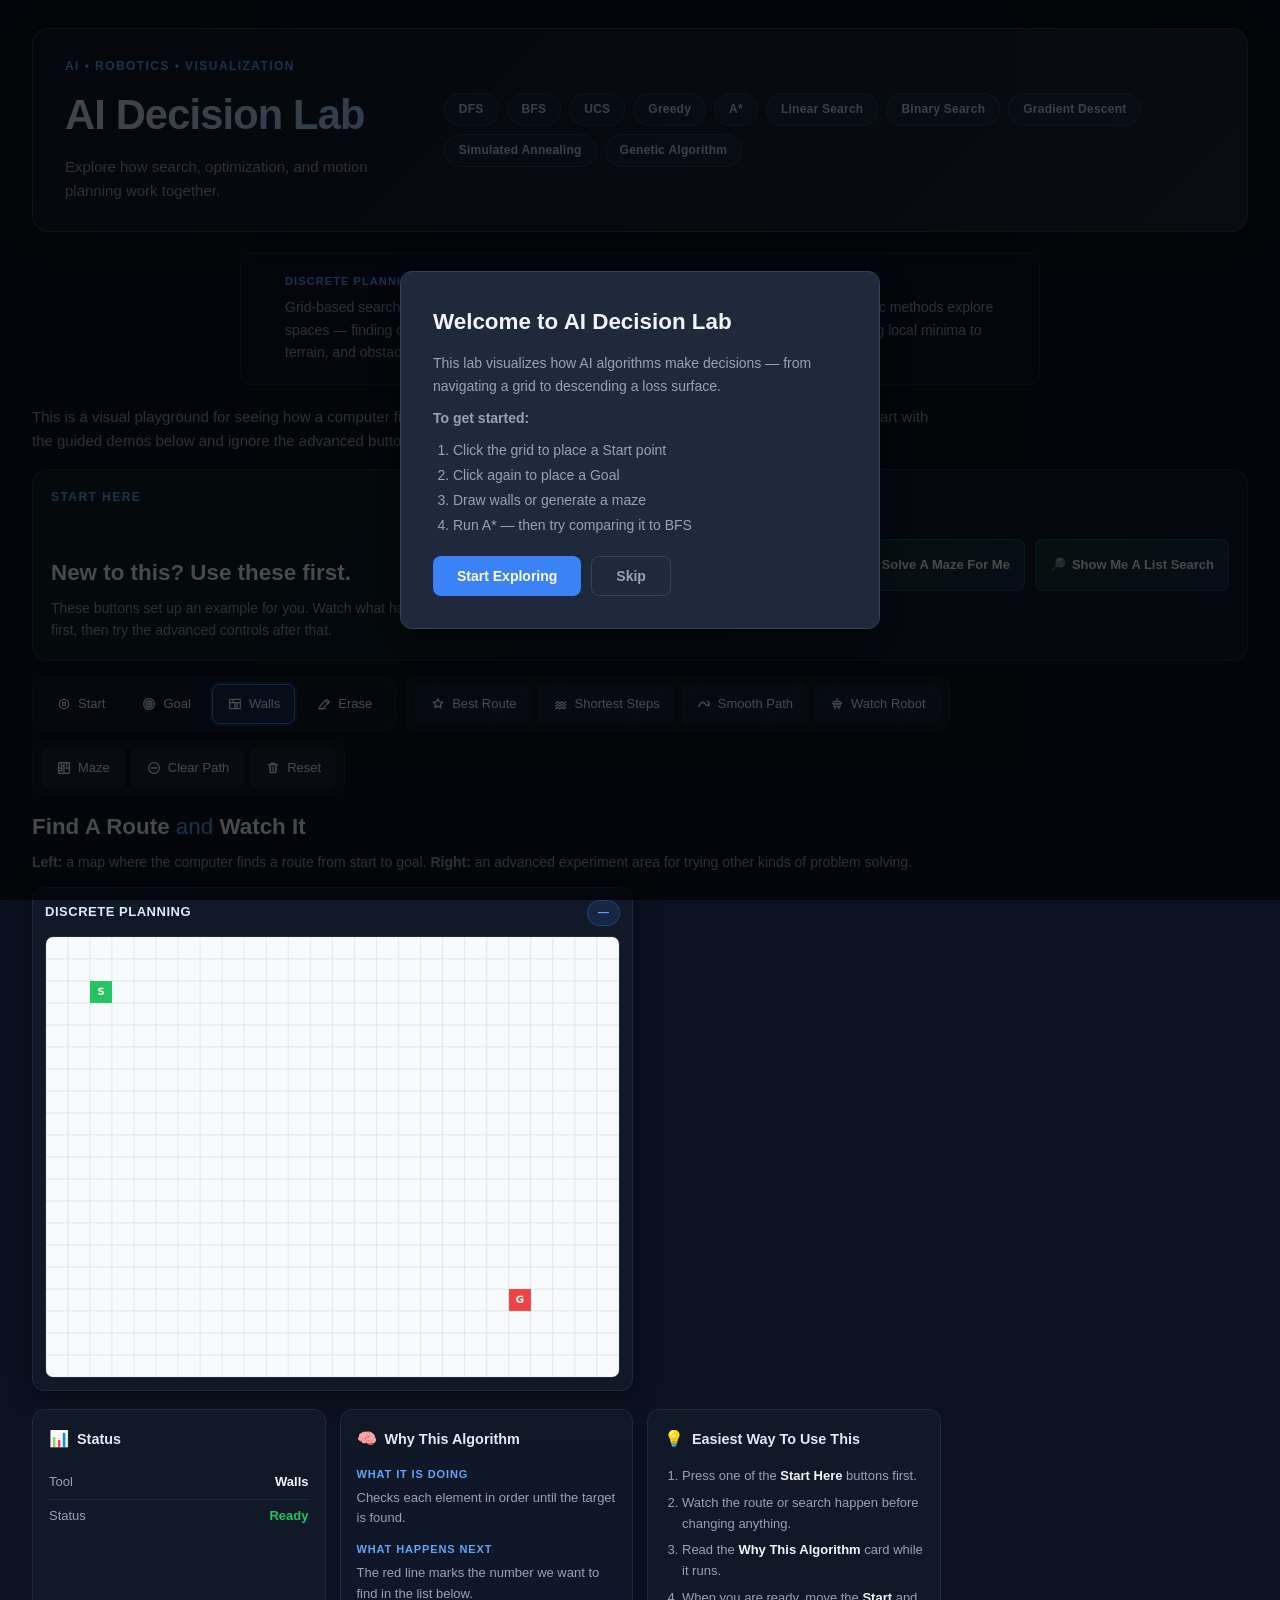
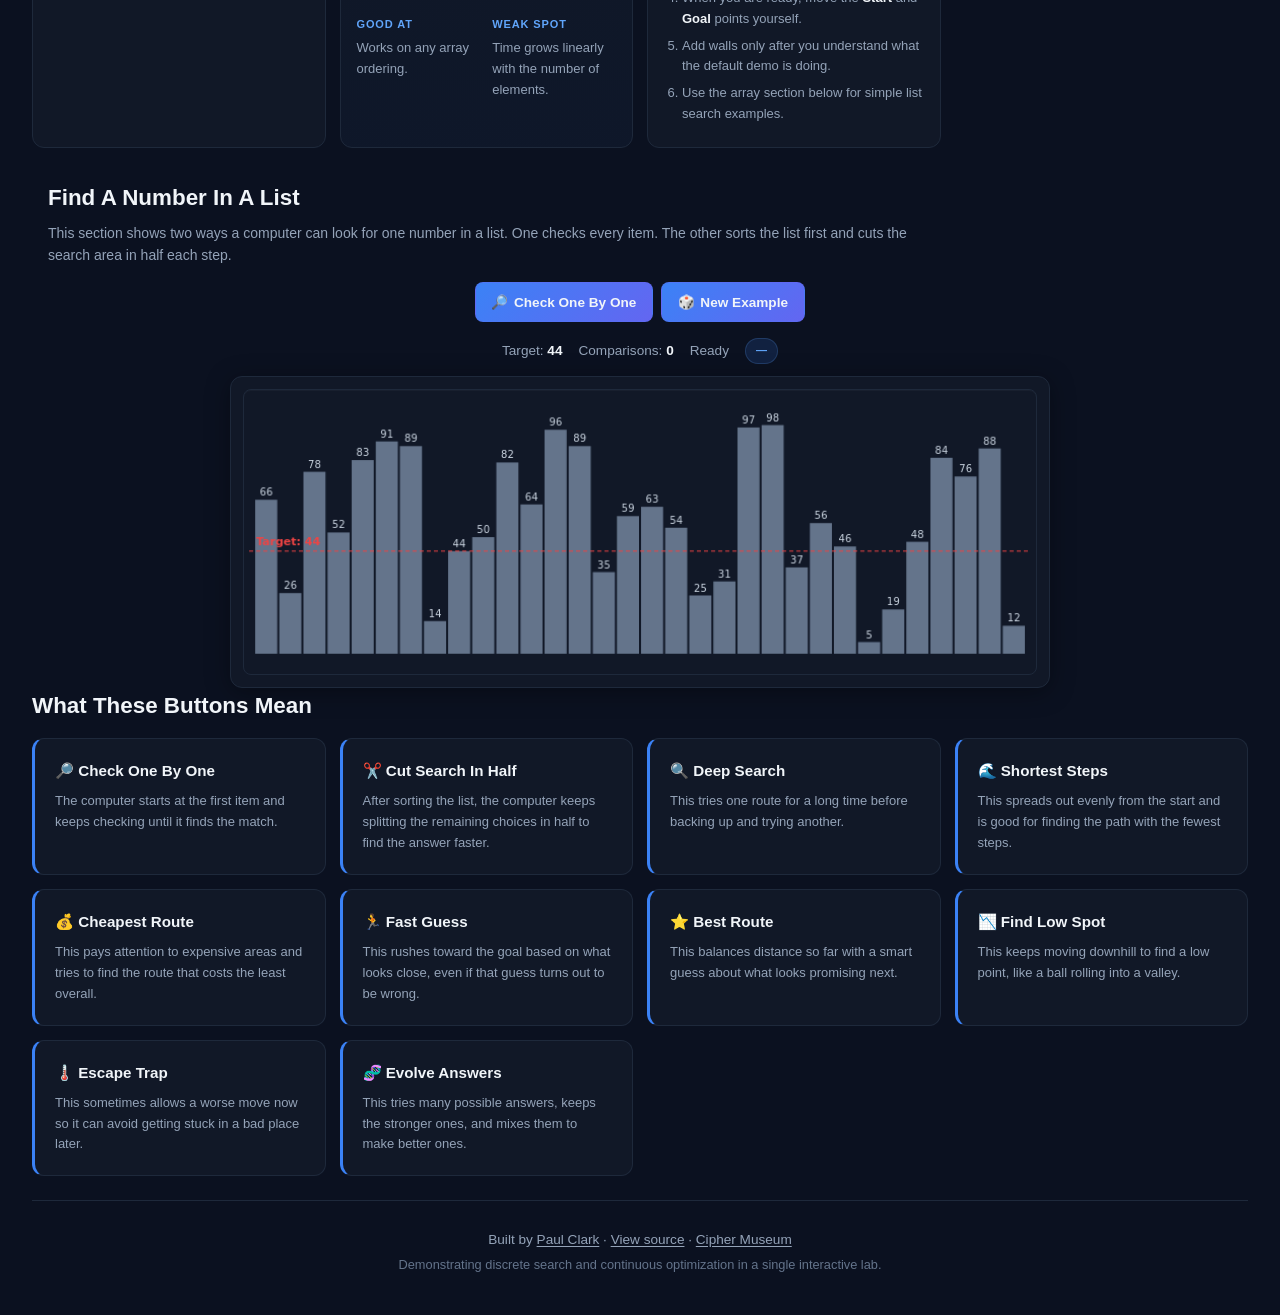
==== index.html @ e03dda24 "Fix canvas visibility: show grid in basic mode, hide optimization surface" ====
<!DOCTYPE html>
<html lang="en">
<head>
  <meta charset="UTF-8" />
  <meta name="viewport" content="width=device-width, initial-scale=1.0, viewport-fit=cover" />
  <title>AI Decision Lab — Interactive Pathfinding &amp; Optimization</title>
  <meta name="description" content="Interactive visualization of search algorithms (DFS, BFS, A*), path smoothing, robot motion planning, and gradient descent optimization." />
  <meta name="theme-color" content="#0b1120" />
  <link rel="icon" type="image/svg+xml" href="assets/favicon.svg" />
  <link rel="stylesheet" href="styles.css" />
</head>
<body>
  <a href="#main-content" class="skip-link">Skip to main content</a>

  <div class="app-shell">
    <header class="hero">
      <div class="hero-text">
        <p class="eyebrow" aria-hidden="true">AI &bull; Robotics &bull; Visualization</p>
        <h1>AI Decision Lab</h1>
        <p class="subtitle">Explore how search, optimization, and motion planning work together.</p>
      </div>
      <nav class="hero-badges" aria-label="Algorithm capabilities">
        <span>DFS</span>
        <span>BFS</span>
        <span>UCS</span>
        <span>Greedy</span>
        <span>A*</span>
        <span>Linear Search</span>
        <span>Binary Search</span>
        <span>Gradient Descent</span>
        <span>Simulated Annealing</span>
        <span>Genetic Algorithm</span>
      </nav>
    </header>

    <div class="lab-thesis">
      <div class="thesis-half">
        <span class="thesis-label">Discrete Planning</span>
        <p>Grid-based search algorithms navigate structured spaces — finding optimal paths through walls, terrain, and obstacles.</p>
      </div>
      <div class="thesis-divider" aria-hidden="true">↔</div>
      <div class="thesis-half">
        <span class="thesis-label">Continuous Optimization</span>
        <p>Gradient-based and metaheuristic methods explore smooth loss surfaces — escaping local minima to find global solutions.</p>
      </div>
    </div>

    <section class="project-intro" aria-label="Introduction">
      <p>
        This is a visual playground for seeing how a computer finds routes, searches lists, and improves bad guesses.
        If you are new, start with the guided demos below and ignore the advanced buttons until the page makes sense.
      </p>
    </section>

    <section class="start-here" aria-label="Start here guide">
      <div class="start-here-copy">
        <p class="eyebrow">Start Here</p>
        <h2 class="section-title">New to this? Use these first.</h2>
        <p class="instructions">
          These buttons set up an example for you. Watch what happens first, then try the advanced controls after that.
        </p>
      </div>
      <div class="start-here-actions">
        <button id="mode-toggle" class="mode-toggle" aria-pressed="false" title="Show or hide advanced controls">
          <span class="btn-icon" aria-hidden="true">🧭</span> Advanced: Off
        </button>
        <button id="demo-best-route" class="demo-button" title="Create a simple map and show the smart route finder">
          <span class="btn-icon" aria-hidden="true">⭐</span> Show Me The Best Route
        </button>
        <button id="demo-maze-run" class="demo-button" title="Create a maze and solve it automatically">
          <span class="btn-icon" aria-hidden="true">🏁</span> Solve A Maze For Me
        </button>
        <button id="demo-list-search" class="demo-button" title="Run a simple list search example automatically">
          <span class="btn-icon" aria-hidden="true">🔎</span> Show Me A List Search
        </button>
      </div>
    </section>

    <!-- Tools -->
    <section class="toolbar" aria-label="Controls">
      <div class="toolbar-group tool-group" role="radiogroup" aria-label="Drawing tool selection">
        <button id="tool-start" role="radio" aria-checked="false" title="Place Start (1)">
          <span class="btn-icon" aria-hidden="true">
            <svg viewBox="0 0 24 24" class="btn-icon-svg"><circle cx="12" cy="12" r="7"/><circle cx="12" cy="12" r="2.5"/></svg>
          </span> Start
        </button>
        <button id="tool-goal" role="radio" aria-checked="false" title="Place Goal (2)">
          <span class="btn-icon" aria-hidden="true">
            <svg viewBox="0 0 24 24" class="btn-icon-svg"><circle cx="12" cy="12" r="8"/><circle cx="12" cy="12" r="4.5"/><circle cx="12" cy="12" r="1.5"/></svg>
          </span> Goal
        </button>
        <button id="tool-wall" role="radio" aria-checked="true" class="active-tool" title="Place Walls (3)">
          <span class="btn-icon" aria-hidden="true">
            <svg viewBox="0 0 24 24" class="btn-icon-svg"><rect x="4" y="5" width="16" height="14" rx="1"/><path d="M4 10h16M9 5v5M15 10v9M12 10v9"/></svg>
          </span> Walls
        </button>
        <button id="tool-erase" role="radio" aria-checked="false" title="Erase (4)">
          <span class="btn-icon" aria-hidden="true">
            <svg viewBox="0 0 24 24" class="btn-icon-svg"><path d="M6 15 14 7l4 4-8 8H6z"/><path d="M14 7l2-2 4 4-2 2"/><path d="M4 19h10"/></svg>
          </span> Erase
        </button>
        <button id="tool-weight" class="advanced-only" role="radio" aria-checked="false" title="Paint Weight (5)">
          <span class="btn-icon" aria-hidden="true">
            <svg viewBox="0 0 24 24" class="btn-icon-svg"><path d="M12 4v16"/><path d="M7 7h10"/><path d="m7 7-3 5a3 3 0 0 0 6 0Z"/><path d="m17 7-3 5a3 3 0 0 0 6 0Z"/><path d="M9 20h6"/></svg>
          </span> Weight
        </button>
      </div>

      <div class="toolbar-group algo-group" role="group" aria-label="Search algorithms">
        <button id="run-astar" title="Run A* Search (A)">
          <span class="btn-icon" aria-hidden="true">
            <svg viewBox="0 0 24 24" class="btn-icon-svg"><path d="m12 4 2.2 4.6 5 .7-3.6 3.5.9 4.9L12 15.2 7.5 17.7l.9-4.9L4.8 9.3l5-.7Z"/></svg>
          </span> Best Route
        </button>
        <button id="run-bfs" title="Run BFS (B)">
          <span class="btn-icon" aria-hidden="true">
            <svg viewBox="0 0 24 24" class="btn-icon-svg"><path d="M4 15c1.5 0 1.5-2 3-2s1.5 2 3 2 1.5-2 3-2 1.5 2 3 2 1.5-2 3-2"/><path d="M4 19c1.5 0 1.5-2 3-2s1.5 2 3 2 1.5-2 3-2 1.5 2 3 2 1.5-2 3-2"/><path d="M4 11c1.5 0 1.5-2 3-2s1.5 2 3 2 1.5-2 3-2 1.5 2 3 2 1.5-2 3-2"/></svg>
          </span> Shortest Steps
        </button>
        <button id="run-dfs" class="advanced-only" title="Run DFS (D)">
          <span class="btn-icon" aria-hidden="true">
            <svg viewBox="0 0 24 24" class="btn-icon-svg"><circle cx="11" cy="11" r="6"/><path d="m20 20-4.2-4.2"/><path d="M11 8v6"/><path d="M8 11h6"/></svg>
          </span> Deep Search
        </button>
        <button id="run-ucs" class="advanced-only" title="Run Uniform-Cost Search (U)">
          <span class="btn-icon" aria-hidden="true">
            <svg viewBox="0 0 24 24" class="btn-icon-svg"><path d="M12 4v16"/><path d="M16 7.5c0-1.4-1.8-2.5-4-2.5s-4 1.1-4 2.5 1.8 2.5 4 2.5 4 1.1 4 2.5-1.8 2.5-4 2.5-4-1.1-4-2.5"/></svg>
          </span> Cheapest Route
        </button>
        <button id="run-greedy" class="advanced-only" title="Run Greedy Best-First">
          <span class="btn-icon" aria-hidden="true">
            <svg viewBox="0 0 24 24" class="btn-icon-svg"><circle cx="16" cy="5" r="2"/><path d="m12 8 3 2 2 4"/><path d="m10 20 2-5-2-3-3 2"/><path d="m14 20 1-4 3-2"/></svg>
          </span> Fast Guess
        </button>
        <button id="optimize-path" title="Optimize Route (O)">
          <span class="btn-icon" aria-hidden="true">
            <svg viewBox="0 0 24 24" class="btn-icon-svg"><path d="M4 16c3-8 7-8 10-4s6 4 6-2"/><path d="m17 8 3 2-1 3"/></svg>
          </span> Smooth Path
        </button>
        <button id="animate-robot" title="Animate Robot (R)">
          <span class="btn-icon" aria-hidden="true">
            <svg viewBox="0 0 24 24" class="btn-icon-svg"><rect x="7" y="8" width="10" height="8" rx="2"/><path d="M12 4v4"/><path d="M9 16v3M15 16v3M7 11H5M19 11h-2"/><circle cx="10" cy="12" r="1"/><circle cx="14" cy="12" r="1"/></svg>
          </span> Watch Robot
        </button>
        <button id="run-gradient" class="advanced-only" title="Run Gradient Descent (G)">
          <span class="btn-icon" aria-hidden="true">
            <svg viewBox="0 0 24 24" class="btn-icon-svg"><path d="M4 6v12h16"/><path d="m7 10 3 3 4-5 3 4"/></svg>
          </span> Find Low Spot
        </button>
        <button id="run-sa" class="advanced-only" title="Simulated Annealing">
          <span class="btn-icon" aria-hidden="true">
            <svg viewBox="0 0 24 24" class="btn-icon-svg"><path d="M10 5a2 2 0 1 1 4 0v7.5a4 4 0 1 1-4 0Z"/><path d="M12 13V7"/></svg>
          </span> Escape Trap
        </button>
        <button id="run-ga" class="advanced-only" title="Genetic Algorithm">
          <span class="btn-icon" aria-hidden="true">
            <svg viewBox="0 0 24 24" class="btn-icon-svg"><path d="M8 4c0 4 8 4 8 8s-8 4-8 8"/><path d="M16 4c0 4-8 4-8 8s8 4 8 8"/><path d="M9 7h6M9 17h6"/></svg>
          </span> Evolve Answers
        </button>
      </div>

      <div class="toolbar-group util-group" role="group" aria-label="Utility actions">
        <button id="generate-maze" title="Generate Maze (M)">
          <span class="btn-icon" aria-hidden="true">
            <svg viewBox="0 0 24 24" class="btn-icon-svg"><path d="M4 4h16v16H4z"/><path d="M8 4v5h4V4M16 9V4M4 12h5v4H4M15 12h5M12 9v11"/></svg>
          </span> Maze
        </button>
        <button id="random-scatter" class="advanced-only" title="Random Obstacles">
          <span class="btn-icon" aria-hidden="true">
            <svg viewBox="0 0 24 24" class="btn-icon-svg"><path d="M6 7h12M6 12h12M6 17h12"/><path d="m15 5 3 2-3 2"/><path d="m9 10-3 2 3 2"/><path d="m15 15 3 2-3 2"/></svg>
          </span> Scatter
        </button>
        <button id="clear-path" title="Clear Path (C)">
          <span class="btn-icon" aria-hidden="true">
            <svg viewBox="0 0 24 24" class="btn-icon-svg"><circle cx="12" cy="12" r="8"/><path d="M8 12h8"/></svg>
          </span> Clear Path
        </button>
        <button id="clear-grid" title="Reset Grid (Esc)">
          <span class="btn-icon" aria-hidden="true">
            <svg viewBox="0 0 24 24" class="btn-icon-svg"><path d="M5 7h14"/><path d="M9 7V5h6v2"/><path d="M8 10v7M12 10v7M16 10v7"/><path d="M7 7l1 12h8l1-12"/></svg>
          </span> Reset
        </button>
        <button id="compare-mode" class="advanced-only btn-compare" title="Compare two algorithms side by side">
          <span class="btn-icon" aria-hidden="true">
            <svg viewBox="0 0 24 24" class="btn-icon-svg"><rect x="4" y="5" width="6" height="14" rx="1"/><rect x="14" y="5" width="6" height="14" rx="1"/></svg>
          </span> Compare
        </button>
        <button id="live-mode" class="advanced-only" aria-pressed="false" title="Live Replan: Off">
          <span class="btn-icon" aria-hidden="true">
            <svg viewBox="0 0 24 24" class="btn-icon-svg"><path d="M20 11a8 8 0 0 0-14-5"/><path d="M4 4v5h5"/><path d="M4 13a8 8 0 0 0 14 5"/><path d="M20 20v-5h-5"/></svg>
          </span> <span id="live-label">Live: Off</span>
        </button>
      </div>
    </section>

    <div class="compare-callout" id="compareCallout" hidden>
      <strong>Compare Mode</strong>
      Select two algorithms and run them simultaneously to compare
      explored nodes, path length, and cost side by side.
    </div>

    <!-- Speed control -->
    <section class="speed-control advanced-only" aria-label="Animation speed">
      <label for="speed-slider">Speed</label>
      <input type="range" id="speed-slider" min="1" max="10" value="5" aria-label="Animation speed from slow to fast" />
      <output id="speed-label" for="speed-slider" aria-live="polite">5&times;</output>
    </section>

    <!-- Legend -->
    <section class="legend advanced-only" aria-label="Color legend">
      <div class="legend-item"><span class="swatch swatch-start" aria-hidden="true"></span>Start</div>
      <div class="legend-item"><span class="swatch swatch-goal" aria-hidden="true"></span>Goal</div>
      <div class="legend-item"><span class="swatch swatch-wall" aria-hidden="true"></span>Wall</div>
      <div class="legend-item"><span class="swatch swatch-open" aria-hidden="true"></span>Open</div>
      <div class="legend-item"><span class="swatch swatch-closed" aria-hidden="true"></span>Explored</div>
      <div class="legend-item"><span class="swatch swatch-path" aria-hidden="true"></span>Path</div>
      <div class="legend-item"><span class="swatch swatch-robot" aria-hidden="true"></span>Robot</div>
      <div class="legend-item"><span class="swatch swatch-weight" aria-hidden="true"></span>Terrain</div>
    </section>

    <!-- Main canvas area -->
    <main id="main-content">
      <h2 class="section-title">Find A Route <span class="accent">and</span> Watch It</h2>
      <p class="instructions">
        <strong>Left:</strong> a map where the computer finds a route from start to goal.
        <strong>Right:</strong> an advanced experiment area for trying other kinds of problem solving.
      </p>

      <div class="split-container">
        <div class="canvas-card">
          <div class="canvas-header">
            <span class="canvas-title">Discrete Planning</span>
            <span class="canvas-badge" id="grid-algo-badge" aria-live="polite">—</span>
          </div>
          <canvas id="gridCanvas" width="780" height="600" tabindex="0" aria-label="Interactive grid for pathfinding. Click to apply selected tool, drag to paint." role="img"></canvas>
        </div>
        <div class="canvas-card advanced-only">
          <div class="canvas-header">
            <span class="canvas-title">Continuous Optimization</span>
            <span class="canvas-badge" id="gradient-badge" aria-live="polite">—</span>
          </div>
          <canvas id="gradientCanvas" width="780" height="600" aria-label="Gradient descent on a continuous surface." role="img"></canvas>
        </div>
      </div>
    </main>

    <!-- Stats & info cards -->
    <div class="info-grid" role="region" aria-label="Statistics and help">
      <section class="panel panel-status">
        <h3><span class="panel-icon" aria-hidden="true">📊</span> Status</h3>
        <div class="stat-row"><span class="stat-label">Tool</span><span id="current-tool" class="stat-value" aria-live="polite">Walls</span></div>
        <div class="stat-row"><span class="stat-label">Status</span><span id="status" class="stat-value status-ready" aria-live="assertive">Ready</span></div>
      </section>

      <section class="panel panel-stats advanced-only">
        <h3><span class="panel-icon" aria-hidden="true">📈</span> Algorithm Stats</h3>
        <p id="stats-placeholder" class="stats-placeholder">Run an algorithm to see stats here.</p>
        <div id="stats-live" class="stats-live" hidden>
        <div class="stat-row"><span class="stat-label">Explored</span><span id="nodes-explored" class="stat-value mono" aria-live="polite">0</span></div>
        <div class="stat-row"><span class="stat-label">Path length</span><span id="path-length" class="stat-value mono" aria-live="polite">0</span></div>
        <div class="stat-row"><span class="stat-label">Move distance</span><span id="move-distance" class="stat-value mono" aria-live="polite">0</span></div>
        <div class="stat-row"><span class="stat-label">Terrain surcharge</span><span id="terrain-cost" class="stat-value mono" aria-live="polite">0</span></div>
        <div class="stat-row"><span class="stat-label">Turn penalty</span><span id="turn-penalty" class="stat-value mono" aria-live="polite">0</span></div>
        <div class="stat-row"><span class="stat-label">Total score</span><span id="path-cost" class="stat-value mono" aria-live="polite">0</span></div>
        <div class="stat-row"><span class="stat-label">Turns</span><span id="turn-count" class="stat-value mono" aria-live="polite">0</span></div>
        <div class="stat-row"><span class="stat-label">Algorithm</span><span id="algorithm-name" class="stat-value" aria-live="polite">None</span></div>
        </div>
      </section>

      <section class="panel panel-teaching">
        <h3><span class="panel-icon" aria-hidden="true">🧠</span> Why This Algorithm</h3>
        <div class="teaching-block">
          <p class="teaching-label">What it is doing</p>
          <p id="teaching-strategy" class="teaching-value">Choose an algorithm to see how it makes decisions.</p>
        </div>
        <div class="teaching-block">
          <p class="teaching-label">What happens next</p>
          <p id="teaching-next-step" class="teaching-value">The explainer updates while each demo runs.</p>
        </div>
        <div class="teaching-grid">
          <div>
            <p class="teaching-label">Good at</p>
            <p id="teaching-guarantee" class="teaching-value">—</p>
          </div>
          <div>
            <p class="teaching-label">Weak spot</p>
            <p id="teaching-tradeoff" class="teaching-value">—</p>
          </div>
        </div>
      </section>

      <section class="panel panel-howto">
        <h3><span class="panel-icon" aria-hidden="true">💡</span> Easiest Way To Use This</h3>
        <ol>
          <li>Press one of the <strong>Start Here</strong> buttons first.</li>
          <li>Watch the route or search happen before changing anything.</li>
          <li>Read the <strong>Why This Algorithm</strong> card while it runs.</li>
          <li>When you are ready, move the <strong>Start</strong> and <strong>Goal</strong> points yourself.</li>
          <li>Add walls only after you understand what the default demo is doing.</li>
          <li>Use the array section below for simple list search examples.</li>
        </ol>
      </section>

      <section class="panel panel-keys advanced-only">
        <h3><span class="panel-icon" aria-hidden="true">⌨️</span> Keyboard</h3>
        <dl>
          <dt><kbd>1</kbd><kbd>2</kbd><kbd>3</kbd><kbd>4</kbd><kbd>5</kbd></dt>
          <dd>Tools — Start, Goal, Walls, Erase, Weight</dd>
          <dt><kbd>A</kbd><kbd>B</kbd><kbd>D</kbd><kbd>U</kbd></dt>
          <dd>A*, BFS, DFS, UCS</dd>
          <dt><kbd>O</kbd><kbd>R</kbd><kbd>G</kbd></dt>
          <dd>Optimize, Robot, Gradient</dd>
          <dt><kbd>M</kbd><kbd>C</kbd><kbd>Esc</kbd></dt>
          <dd>Maze, Clear Path, Reset Grid</dd>
        </dl>
      </section>

      <section class="panel panel-compare advanced-only">
        <h3><span class="panel-icon" aria-hidden="true">⚖️</span> Compare Algorithms</h3>
        <p class="compare-copy">Use <strong>Compare</strong> to see how different route-finding styles behave on the same map.</p>
        <div id="comparison-results" class="comparison-results" aria-live="polite">
          <p class="comparison-empty">No comparison has been run yet.</p>
        </div>
      </section>
    </div>

    <!-- 1D Array Search Section -->
    <section class="array-search-section" aria-label="1D Array Search Visualization">
      <h2 class="section-title">Find A Number In A List</h2>
      <p class="instructions">
        This section shows two ways a computer can look for one number in a list.
        One checks every item. The other sorts the list first and cuts the search area in half each step.
      </p>
      <div class="array-toolbar">
        <button id="run-linear" title="Run Linear Search">
          <span class="btn-icon" aria-hidden="true">🔎</span> Check One By One
        </button>
        <button id="run-binary" class="advanced-only" title="Run Binary Search">
          <span class="btn-icon" aria-hidden="true">✂️</span> Cut Search In Half
        </button>
        <button id="new-array" title="Generate New Array">
          <span class="btn-icon" aria-hidden="true">🎲</span> New Example
        </button>
      </div>
      <div class="array-stats-row">
        <span>Target: <strong id="search-target">—</strong></span>
        <span>Comparisons: <strong id="array-comparisons">0</strong></span>
        <span id="array-status">Ready</span>
        <span class="canvas-badge" id="array-algo-badge" aria-live="polite">—</span>
      </div>
      <div class="canvas-card array-canvas-card">
        <canvas id="arrayCanvas" width="780" height="280" aria-label="Bar chart visualization of array search algorithms" role="img"></canvas>
      </div>
    </section>

    <!-- Educational notes -->
    <section class="edu-section" aria-label="Algorithm explanations">
      <h2 class="section-title">What These Buttons Mean</h2>
      <div class="edu-grid">
        <article class="edu-card">
          <h3>🔎 Check One By One</h3>
          <p>The computer starts at the first item and keeps checking until it finds the match.</p>
        </article>
        <article class="edu-card">
          <h3>✂️ Cut Search In Half</h3>
          <p>After sorting the list, the computer keeps splitting the remaining choices in half to find the answer faster.</p>
        </article>
        <article class="edu-card">
          <h3>🔍 Deep Search</h3>
          <p>This tries one route for a long time before backing up and trying another.</p>
        </article>
        <article class="edu-card">
          <h3>🌊 Shortest Steps</h3>
          <p>This spreads out evenly from the start and is good for finding the path with the fewest steps.</p>
        </article>
        <article class="edu-card">
          <h3>💰 Cheapest Route</h3>
          <p>This pays attention to expensive areas and tries to find the route that costs the least overall.</p>
        </article>
        <article class="edu-card">
          <h3>🏃 Fast Guess</h3>
          <p>This rushes toward the goal based on what looks close, even if that guess turns out to be wrong.</p>
        </article>
        <article class="edu-card">
          <h3>⭐ Best Route</h3>
          <p>This balances distance so far with a smart guess about what looks promising next.</p>
        </article>
        <article class="edu-card">
          <h3>📉 Find Low Spot</h3>
          <p>This keeps moving downhill to find a low point, like a ball rolling into a valley.</p>
        </article>
        <article class="edu-card">
          <h3>🌡️ Escape Trap</h3>
          <p>This sometimes allows a worse move now so it can avoid getting stuck in a bad place later.</p>
        </article>
        <article class="edu-card">
          <h3>🧬 Evolve Answers</h3>
          <p>This tries many possible answers, keeps the stronger ones, and mixes them to make better ones.</p>
        </article>
      </div>
    </section>

    <footer class="lab-footer" role="contentinfo">
      <p>
        Built by <a href="https://github.com/systemslibrarian" target="_blank" rel="noopener">Paul Clark</a>
        &middot; <a href="https://github.com/systemslibrarian/ai-decision-lab" target="_blank" rel="noopener">View source</a>
        &middot; <a href="https://ciphermuseum.com" target="_blank" rel="noopener">Cipher Museum</a>
      </p>
      <p class="footer-sub">
        Demonstrating discrete search and continuous optimization in a single interactive lab.
      </p>
    </footer>
  </div>

  <!-- Onboarding overlay -->
  <div id="onboarding-overlay" class="onboarding-overlay" role="dialog" aria-modal="true" aria-label="Welcome" hidden>
    <div class="onboarding-card">
      <h2>Welcome to AI Decision Lab</h2>
      <p>
        This lab visualizes how AI algorithms make decisions &mdash;
        from navigating a grid to descending a loss surface.
      </p>
      <p><strong>To get started:</strong></p>
      <ol>
        <li>Click the grid to place a Start point</li>
        <li>Click again to place a Goal</li>
        <li>Draw walls or generate a maze</li>
        <li>Run A* &mdash; then try comparing it to BFS</li>
      </ol>
      <div class="onboarding-actions">
        <button id="onboarding-start" class="onboarding-btn-primary">Start Exploring</button>
        <button id="onboarding-skip" class="onboarding-btn-secondary">Skip</button>
      </div>
    </div>
  </div>

  <script src="script.js"></script>
</body>
</html>
---- styles.css ----
/* ── AI Decision Lab — Styles ─────────────────────────────── */

:root {
  --bg:        #0b1120;
  --panel:     #111827;
  --panel-2:   #0f172a;
  --border:    #1e293b;
  --border-hl: #334155;
  --text:      #f1f5f9;
  --muted:     #94a3b8;
  --accent:    #3b82f6;
  --accent-2:  #60a5fa;
  --green:     #22c55e;
  --red:       #ef4444;
  --amber:     #f59e0b;
  --purple:    #a855f7;
  --teal:      #14b8a6;
  --radius:    12px;
  --radius-sm: 8px;
  --shadow:    0 4px 24px rgba(0,0,0,0.35);
}

*, *::before, *::after { box-sizing: border-box; }
html { scroll-behavior: smooth; }

body {
  margin: 0;
  background: var(--bg);
  color: var(--text);
  font-family: -apple-system, BlinkMacSystemFont, "Segoe UI", Roboto, Helvetica, Arial, sans-serif;
  line-height: 1.6;
  -webkit-font-smoothing: antialiased;
}

/* ── Skip link ────────────────────────────────────────────── */
.skip-link {
  position: absolute;
  top: -60px;
  left: 8px;
  background: var(--accent);
  color: #fff;
  padding: 10px 18px;
  border-radius: 0 0 var(--radius-sm) var(--radius-sm);
  text-decoration: none;
  font-weight: 600;
  z-index: 9999;
  transition: top .2s;
}
.skip-link:focus { top: 0; }

/* ── Focus ring ───────────────────────────────────────────── */
:focus-visible {
  outline: 2px solid var(--accent-2);
  outline-offset: 2px;
}

/* ── App shell ────────────────────────────────────────────── */
.app-shell {
  max-width: 1680px;
  margin: 0 auto;
  padding: 28px 32px;
}

/* ── Hero ─────────────────────────────────────────────────── */
.hero {
  display: flex;
  justify-content: space-between;
  align-items: center;
  gap: 24px;
  padding: 28px 32px;
  border-radius: 16px;
  background: linear-gradient(135deg, #0f172a 0%, #1e293b 100%);
  border: 1px solid var(--border-hl);
  margin-bottom: 20px;
  box-shadow: var(--shadow);
}
.eyebrow {
  margin: 0 0 6px;
  color: var(--accent-2);
  font-size: 12px;
  letter-spacing: .12em;
  text-transform: uppercase;
  font-weight: 600;
}
.hero h1 {
  margin: 0 0 6px;
  font-size: clamp(2rem, 4vw, 2.6rem);
  font-weight: 800;
  letter-spacing: -0.02em;
  background: linear-gradient(135deg, #e2e8f0, #93c5fd);
  -webkit-background-clip: text;
  -webkit-text-fill-color: transparent;
  background-clip: text;
}
.subtitle { color: var(--muted); margin: 0; font-size: 15px; }

.hero-badges { display: flex; flex-wrap: wrap; gap: 8px; }
.hero-badges span {
  padding: 6px 14px;
  border-radius: 999px;
  background: rgba(59, 130, 246, .1);
  color: #bfdbfe;
  border: 1px solid rgba(96, 165, 250, .2);
  font-size: 12px;
  font-weight: 600;
  letter-spacing: .02em;
}

/* ── Thesis header ─────────────────────────────────────────── */
.lab-thesis {
  display: flex;
  align-items: stretch;
  gap: 0;
  max-width: 800px;
  margin: 0 auto 20px;
  padding: 20px 24px;
  background: rgba(15, 23, 42, 0.6);
  border: 1px solid var(--border);
  border-radius: var(--radius);
}
.thesis-half {
  flex: 1;
  padding: 0 20px;
}
.thesis-half p {
  margin: 6px 0 0;
  font-size: 14px;
  color: var(--muted);
  line-height: 1.6;
}
.thesis-label {
  display: block;
  font-size: 11px;
  font-weight: 700;
  letter-spacing: .1em;
  text-transform: uppercase;
  color: var(--accent-2);
}
.thesis-divider {
  display: flex;
  align-items: center;
  padding: 0 4px;
  font-size: 20px;
  color: var(--border-hl);
  border-left: 1px solid var(--border);
  border-right: 1px solid var(--border);
}
@media (max-width: 600px) {
  .lab-thesis {
    flex-direction: column;
    gap: 12px;
  }
  .thesis-divider {
    border-left: none;
    border-right: none;
    border-top: 1px solid var(--border);
    border-bottom: 1px solid var(--border);
    justify-content: center;
    padding: 8px 0;
  }
  .thesis-half { padding: 0; }
}

.project-intro {
  margin: 0 0 12px;
  max-width: 900px;
  color: var(--muted);
  line-height: 1.65;
  font-size: 15px;
}

.start-here {
  display: grid;
  grid-template-columns: 1.2fr 1fr;
  gap: 16px;
  align-items: center;
  margin: 0 0 16px;
  padding: 18px;
  background: linear-gradient(135deg, rgba(34, 197, 94, 0.08), rgba(59, 130, 246, 0.08));
  border: 1px solid rgba(96, 165, 250, 0.18);
  border-radius: 16px;
}

.start-here-copy .instructions {
  margin-bottom: 0;
}

.start-here-actions {
  display: grid;
  grid-template-columns: repeat(4, 1fr);
  gap: 10px;
}

.mode-toggle {
  justify-content: center;
  min-height: 52px;
  padding: 12px 14px;
  font-weight: 700;
  background: rgba(15, 23, 42, 0.85);
  border-color: rgba(96, 165, 250, 0.26);
}

.mode-toggle[aria-pressed="true"] {
  color: var(--text) !important;
  background: rgba(59, 130, 246, 0.22) !important;
  border-color: var(--accent) !important;
}

body:not(.advanced-mode) .advanced-only {
  display: none !important;
}

.demo-button {
  justify-content: center;
  min-height: 52px;
  padding: 12px 14px;
  font-weight: 700;
  background: linear-gradient(135deg, rgba(34, 197, 94, 0.18), rgba(59, 130, 246, 0.18));
  border-color: rgba(96, 165, 250, 0.26);
}

.demo-button:hover {
  background: linear-gradient(135deg, rgba(34, 197, 94, 0.28), rgba(59, 130, 246, 0.28));
}

/* ── Toolbar ──────────────────────────────────────────────── */
.toolbar {
  display: flex;
  flex-wrap: wrap;
  gap: 10px;
  margin: 0 0 14px;
}
.toolbar-group {
  display: flex;
  flex-wrap: wrap;
  gap: 6px;
  padding: 6px 8px;
  background: var(--panel);
  border: 1px solid var(--border);
  border-radius: var(--radius);
}

/* Buttons — base */
button {
  display: inline-flex;
  align-items: center;
  gap: 6px;
  padding: 8px 14px;
  min-height: 40px;
  border: 1px solid transparent;
  border-radius: var(--radius-sm);
  background: var(--panel-2);
  color: var(--text);
  cursor: pointer;
  font-size: 13px;
  font-weight: 500;
  white-space: nowrap;
  transition: background .15s, transform .12s, box-shadow .15s, border-color .15s;
  -webkit-tap-highlight-color: transparent;
  user-select: none;
}
.btn-icon {
  display: inline-flex;
  align-items: center;
  justify-content: center;
  width: 16px;
  height: 16px;
  line-height: 1;
  flex-shrink: 0;
}

.btn-icon-svg {
  width: 16px;
  height: 16px;
  stroke: currentColor;
  stroke-width: 1.9;
  stroke-linecap: round;
  stroke-linejoin: round;
  fill: none;
}
button:hover {
  background: rgba(59, 130, 246, .15);
  border-color: rgba(96, 165, 250, .25);
  transform: translateY(-1px);
}
button:active { transform: translateY(0); }
button:disabled, button.disabled {
  opacity: .4;
  pointer-events: none;
}

/* Tool group: active tool */
.tool-group button.active-tool {
  background: rgba(59, 130, 246, .2);
  border-color: var(--accent);
  box-shadow: 0 0 0 2px rgba(59, 130, 246, .25);
}

/* Algo group buttons */
.algo-group button {
  background: linear-gradient(135deg, rgba(59,130,246,.12), rgba(139,92,246,.12));
}
.algo-group button:hover {
  background: linear-gradient(135deg, rgba(59,130,246,.25), rgba(139,92,246,.25));
  border-color: var(--accent);
}

/* Util group buttons */
.util-group button { background: rgba(30, 41, 59, .8); }
.util-group button:hover {
  background: rgba(51, 65, 85, .6);
  border-color: var(--border-hl);
}

/* Compare button — promoted */
.btn-compare {
  background: rgba(168, 85, 247, .15) !important;
  border: 1.5px solid rgba(168, 85, 247, .4) !important;
  color: var(--purple);
  margin-left: 6px;
  position: relative;
}
.btn-compare::before {
  content: '';
  position: absolute;
  left: -7px;
  top: 6px;
  bottom: 6px;
  width: 1px;
  background: var(--border-hl);
}
.btn-compare:hover {
  background: rgba(168, 85, 247, .28) !important;
  border-color: var(--purple) !important;
}

/* Compare callout */
.compare-callout {
  margin: 0 0 14px;
  padding: 12px 18px;
  background: rgba(168, 85, 247, .08);
  border: 1px solid rgba(168, 85, 247, .25);
  border-radius: var(--radius-sm);
  font-size: 13px;
  color: var(--muted);
  line-height: 1.6;
}
.compare-callout strong {
  color: var(--purple);
  margin-right: 6px;
}

/* Live mode toggle */
button[aria-pressed="true"] {
  background: rgba(20, 184, 166, .2) !important;
  border-color: var(--teal) !important;
  color: var(--teal);
}

/* Running state */
button.is-running {
  position: relative;
  overflow: hidden;
}
button.is-running::after {
  content: "";
  position: absolute;
  bottom: 0;
  left: 0;
  height: 2px;
  background: var(--accent-2);
  animation: progress-bar 2s linear infinite;
}
@keyframes progress-bar {
  0% { width: 0; }
  100% { width: 100%; }
}

/* ── Speed control ────────────────────────────────────────── */
.speed-control {
  display: flex;
  align-items: center;
  gap: 12px;
  margin: 0 0 14px;
  padding: 8px 16px;
  background: var(--panel);
  border: 1px solid var(--border);
  border-radius: var(--radius);
  font-size: 13px;
  color: var(--muted);
  width: fit-content;
}
.speed-control label { font-weight: 600; color: var(--text); }
.speed-control input[type="range"] {
  -webkit-appearance: none;
  appearance: none;
  width: 140px;
  height: 6px;
  background: var(--border-hl);
  border-radius: 3px;
  outline: none;
  cursor: pointer;
}
.speed-control input[type="range"]::-webkit-slider-thumb {
  -webkit-appearance: none;
  width: 18px;
  height: 18px;
  border-radius: 50%;
  background: var(--accent);
  border: 2px solid var(--accent-2);
  cursor: pointer;
  transition: transform .1s;
}
.speed-control input[type="range"]::-webkit-slider-thumb:hover {
  transform: scale(1.2);
}
.speed-control input[type="range"]::-moz-range-thumb {
  width: 18px;
  height: 18px;
  border-radius: 50%;
  background: var(--accent);
  border: 2px solid var(--accent-2);
  cursor: pointer;
}
.speed-control output {
  font-weight: 700;
  color: var(--accent-2);
  min-width: 28px;
  text-align: center;
}

/* ── Legend ────────────────────────────────────────────────── */
.legend {
  display: flex;
  flex-wrap: wrap;
  gap: 16px;
  margin-bottom: 16px;
  font-size: 13px;
  color: var(--muted);
}
.legend-item { display: flex; align-items: center; gap: 6px; }
.swatch {
  width: 14px; height: 14px;
  border-radius: 3px;
  border: 1px solid rgba(255,255,255,.12);
  flex-shrink: 0;
}
.swatch-start  { background: var(--green); }
.swatch-goal   { background: var(--red); }
.swatch-wall   { background: #475569; }
.swatch-open   { background: var(--accent-2); }
.swatch-closed { background: var(--amber); }
.swatch-path   { background: var(--purple); }
.swatch-robot  { background: #e2e8f0; border-color: #475569; }
.swatch-weight { background: rgba(249, 115, 22, .45); }

/* ── Section titles ───────────────────────────────────────── */
.section-title {
  font-size: clamp(1.1rem, 2vw, 1.4rem);
  font-weight: 700;
  margin: 3rem 0 6px;
}
.section-title:first-child { margin-top: 0; }
.section-title .accent { color: var(--accent-2); font-weight: 400; }
.instructions {
  color: var(--muted);
  margin: 0 0 14px;
  font-size: 14px;
  max-width: 900px;
}

/* ── Canvas area ──────────────────────────────────────────── */
.split-container {
  display: grid;
  grid-template-columns: 1fr 1fr;
  gap: 14px;
  margin-bottom: 18px;
}
.canvas-card {
  background: var(--panel);
  border: 1px solid var(--border);
  border-radius: var(--radius);
  padding: 12px;
  box-shadow: var(--shadow);
}
.canvas-header {
  display: flex;
  justify-content: space-between;
  align-items: center;
  margin-bottom: 10px;
}
.canvas-title {
  font-size: 13px;
  font-weight: 700;
  color: #dbeafe;
  text-transform: uppercase;
  letter-spacing: .04em;
}
.canvas-badge {
  font-size: 11px;
  font-weight: 600;
  padding: 3px 10px;
  border-radius: 999px;
  background: rgba(59, 130, 246, .15);
  color: var(--accent-2);
  border: 1px solid rgba(96, 165, 250, .2);
}

canvas {
  display: block;
  width: 100%;
  height: auto;
  border-radius: var(--radius-sm);
  border: 1px solid var(--border);
  box-shadow: inset 0 1px 0 rgba(255,255,255,.03);
  touch-action: none;
  -webkit-user-select: none;
  user-select: none;
  -webkit-touch-callout: none;
  cursor: crosshair;
}

/* ── Info grid ────────────────────────────────────────────── */
.info-grid {
  display: grid;
  grid-template-columns: repeat(4, 1fr);
  gap: 14px;
  margin-bottom: 24px;
}
.panel {
  background: var(--panel);
  border: 1px solid var(--border);
  border-radius: var(--radius);
  padding: 16px;
}
.panel h3 {
  margin: 0 0 14px;
  font-size: .9rem;
  font-weight: 700;
  display: flex;
  align-items: center;
  gap: 8px;
  color: #e2e8f0;
}
.panel-icon { font-size: 16px; }

/* Stat rows */
.stat-row {
  display: flex;
  justify-content: space-between;
  align-items: center;
  padding: 6px 0;
  border-bottom: 1px solid var(--border);
}
.stat-row:last-child { border-bottom: none; }
.stat-label { font-size: 13px; color: var(--muted); }
.stat-value {
  font-size: 13px;
  font-weight: 600;
  color: var(--text);
}
.stat-value.mono { font-family: "SF Mono", "Fira Code", monospace; }
.stat-value.status-ready { color: var(--green); }
.stat-value.status-running { color: var(--amber); }
.stat-value.status-done { color: var(--accent-2); }
.stat-value.status-error { color: var(--red); }

.stats-placeholder {
  margin: 0;
  font-size: 13px;
  color: var(--muted);
  font-style: italic;
}

.teaching-block {
  margin-bottom: 12px;
}

.teaching-grid {
  display: grid;
  grid-template-columns: 1fr 1fr;
  gap: 12px;
}

.teaching-label {
  margin: 0 0 4px;
  font-size: 11px;
  letter-spacing: .08em;
  text-transform: uppercase;
  color: var(--accent-2);
  font-weight: 700;
}

.teaching-value {
  margin: 0;
  font-size: 13px;
  color: var(--muted);
  line-height: 1.6;
}

.compare-copy {
  margin: 0 0 12px;
  font-size: 13px;
  color: var(--muted);
  line-height: 1.6;
}

.panel-teaching {
  background: linear-gradient(180deg, rgba(17, 24, 39, 0.96), rgba(15, 23, 42, 0.96));
}

.comparison-results {
  overflow-x: auto;
}

.comparison-empty {
  margin: 0;
  font-size: 13px;
  color: var(--muted);
}

.comparison-table {
  width: 100%;
  border-collapse: collapse;
  font-size: 12px;
}

.comparison-table th,
.comparison-table td {
  padding: 8px 10px;
  border-bottom: 1px solid var(--border);
  text-align: left;
  white-space: nowrap;
}

.comparison-table th {
  color: #dbeafe;
  font-size: 11px;
  letter-spacing: .08em;
  text-transform: uppercase;
}

.comparison-table td {
  color: var(--muted);
}

.comparison-table td.best {
  color: var(--green);
  font-weight: 700;
}

.comparison-table td.warn {
  color: var(--amber);
}

.comparison-caption {
  margin: 0 0 10px;
  font-size: 12px;
  color: var(--muted);
}

/* How to / keyboard */
.panel ol {
  margin: 0;
  padding-left: 18px;
}
.panel ol li {
  margin-bottom: 6px;
  font-size: 13px;
  color: var(--muted);
}
.panel ol li strong { color: var(--text); }

.panel dl { margin: 0; }
.panel dt {
  display: flex;
  flex-wrap: wrap;
  gap: 4px;
  margin-top: 8px;
}
.panel dt:first-child { margin-top: 0; }
.panel dd {
  margin: 3px 0 0;
  font-size: 12px;
  color: var(--muted);
}
kbd {
  display: inline-flex;
  align-items: center;
  justify-content: center;
  min-width: 24px;
  height: 24px;
  padding: 0 6px;
  background: rgba(148, 163, 184, .1);
  border: 1px solid var(--border-hl);
  border-radius: 5px;
  font-family: "SF Mono", "Fira Code", monospace;
  font-size: 11px;
  font-weight: 600;
  color: var(--muted);
  box-shadow: 0 1px 0 var(--border-hl);
}

/* ── Educational section ──────────────────────────────────── */
.edu-section {
  margin-bottom: 24px;
}
.edu-grid {
  display: grid;
  grid-template-columns: repeat(4, 1fr);
  gap: 14px;
  margin-top: 14px;
}
.edu-card {
  background: var(--panel);
  border: 1px solid var(--border);
  border-left: 3px solid var(--accent);
  border-radius: var(--radius);
  padding: 1.25rem;
  transition: border-color .2s, box-shadow .2s;
}
.edu-card:hover {
  border-color: var(--border-hl);
  box-shadow: 0 4px 20px rgba(0,0,0,.25);
}
.edu-card h3 {
  margin: 0 0 8px;
  font-size: .95rem;
  font-weight: 700;
}
.edu-card p {
  margin: 0;
  font-size: 13px;
  color: var(--muted);
  line-height: 1.6;
}
.edu-card code {
  font-family: "SF Mono", "Fira Code", monospace;
  font-size: 12px;
  background: rgba(148, 163, 184, .1);
  padding: 1px 5px;
  border-radius: 3px;
}

/* ── Footer ───────────────────────────────────────────────── */
.lab-footer {
  padding: 28px 0 8px;
  border-top: 1px solid var(--border);
  margin-top: 16px;
  text-align: center;
}
.lab-footer p {
  margin: 0 0 4px;
  font-size: 0.85rem;
  color: var(--muted);
}
.lab-footer a {
  color: var(--muted);
  text-decoration: underline;
  text-underline-offset: 2px;
  transition: color .15s;
}
.lab-footer a:hover {
  color: var(--text);
}
.footer-sub {
  font-size: 0.8rem !important;
  color: #64748b !important;
}

/* ── Responsive ───────────────────────────────────────────── */
@media (max-width: 1200px) {
  .info-grid, .edu-grid { grid-template-columns: repeat(2, 1fr); }
}

@media (max-width: 980px) {
  .split-container { grid-template-columns: 1fr; }
  .hero { flex-direction: column; align-items: flex-start; }
  .start-here { grid-template-columns: 1fr; }
  .start-here-actions { grid-template-columns: 1fr; }
}

@media (max-width: 768px) {
  .app-shell { padding: 16px; }
  .hero { padding: 20px; border-radius: var(--radius); }
  .info-grid, .edu-grid { grid-template-columns: 1fr; }
  button { padding: 8px 10px; font-size: 12px; min-height: 38px; }
  .toolbar-group { gap: 4px; padding: 4px 6px; }
  .speed-control input[type="range"] { width: 100px; }
  .teaching-grid { grid-template-columns: 1fr; }
}

@media (max-width: 480px) {
  .app-shell { padding: 12px; }
  .hero { padding: 16px; }
  .hero h1 { font-size: 1.4rem; }
  .toolbar { gap: 6px; }
  .toolbar-group { gap: 3px; padding: 3px 4px; }
  button { padding: 7px 8px; font-size: 11px; min-height: 36px; flex: 1; }
  .btn-icon {
    width: 14px;
    height: 14px;
  }

  .btn-icon-svg {
    width: 14px;
    height: 14px;
  }
  .canvas-card { padding: 8px; }
  .legend { gap: 8px; font-size: 11px; }
  .panel { padding: 12px; }
}

/* ── Array Search Section ─────────────────────────────────── */
.array-search-section {
  margin-top: 2rem;
  padding: 0 1rem;
}
.array-toolbar {
  display: flex;
  flex-wrap: wrap;
  gap: 0.5rem;
  justify-content: center;
  margin: 1rem 0;
}
.array-toolbar button {
  background: linear-gradient(135deg, var(--accent), #6366f1);
  color: var(--text);
  border: 1px solid rgba(99, 102, 241, .3);
  padding: 0.5rem 1rem;
  border-radius: 8px;
  cursor: pointer;
  font: inherit;
  font-size: 0.85rem;
  font-weight: 600;
  transition: transform .15s, box-shadow .15s;
  min-height: 40px;
}
.array-toolbar button:hover {
  transform: translateY(-1px);
  box-shadow: 0 4px 14px rgba(99, 102, 241, .3);
}
.array-stats-row {
  display: flex;
  flex-wrap: wrap;
  gap: 1rem;
  justify-content: center;
  align-items: center;
  font-size: 0.85rem;
  color: var(--muted);
  margin-bottom: 0.75rem;
}
.array-stats-row strong {
  color: var(--text);
}
.array-canvas-card {
  max-width: 820px;
  margin: 0 auto;
}

/* ── Reduced motion ───────────────────────────────────────── */
@media (prefers-reduced-motion: reduce) {
  *, *::before, *::after {
    animation-duration: 0.01ms !important;
    animation-iteration-count: 1 !important;
    transition-duration: 0.01ms !important;
  }
}

/* ── High contrast ────────────────────────────────────────── */
@media (prefers-contrast: more) {
  button { border-width: 2px; }
  canvas { border-width: 2px; }
  .swatch { border-width: 2px; }
  .panel, .canvas-card, .toolbar-group { border-width: 2px; }
}
/* ── Onboarding overlay ────────────────────────────────────── */
.onboarding-overlay {
  position: fixed;
  inset: 0;
  z-index: 10000;
  display: flex;
  align-items: center;
  justify-content: center;
  background: rgba(0, 0, 0, 0.7);
}
.onboarding-overlay[hidden] { display: none; }
.onboarding-card {
  max-width: 480px;
  width: 90%;
  background: #1e293b;
  border: 1px solid var(--border-hl);
  border-radius: var(--radius);
  padding: 32px;
  color: var(--text);
  box-shadow: 0 8px 40px rgba(0,0,0,.5);
}
.onboarding-card h2 {
  margin: 0 0 12px;
  font-size: 1.4rem;
  font-weight: 700;
}
.onboarding-card p {
  margin: 0 0 10px;
  font-size: 14px;
  color: var(--muted);
  line-height: 1.6;
}
.onboarding-card ol {
  margin: 0 0 20px;
  padding-left: 20px;
}
.onboarding-card ol li {
  font-size: 14px;
  color: var(--muted);
  margin-bottom: 4px;
  line-height: 1.5;
}
.onboarding-actions {
  display: flex;
  gap: 10px;
}
.onboarding-btn-primary {
  padding: 10px 24px !important;
  background: var(--accent) !important;
  border: none !important;
  border-radius: var(--radius-sm) !important;
  color: #fff !important;
  font-weight: 700 !important;
  font-size: 14px !important;
  cursor: pointer;
}
.onboarding-btn-primary:hover {
  background: var(--accent-2) !important;
  transform: none;
}
.onboarding-btn-secondary {
  padding: 10px 24px !important;
  background: transparent !important;
  border: 1px solid var(--border-hl) !important;
  border-radius: var(--radius-sm) !important;
  color: var(--muted) !important;
  font-weight: 600 !important;
  font-size: 14px !important;
  cursor: pointer;
}
.onboarding-btn-secondary:hover {
  border-color: var(--muted) !important;
  color: var(--text) !important;
  transform: none;
}
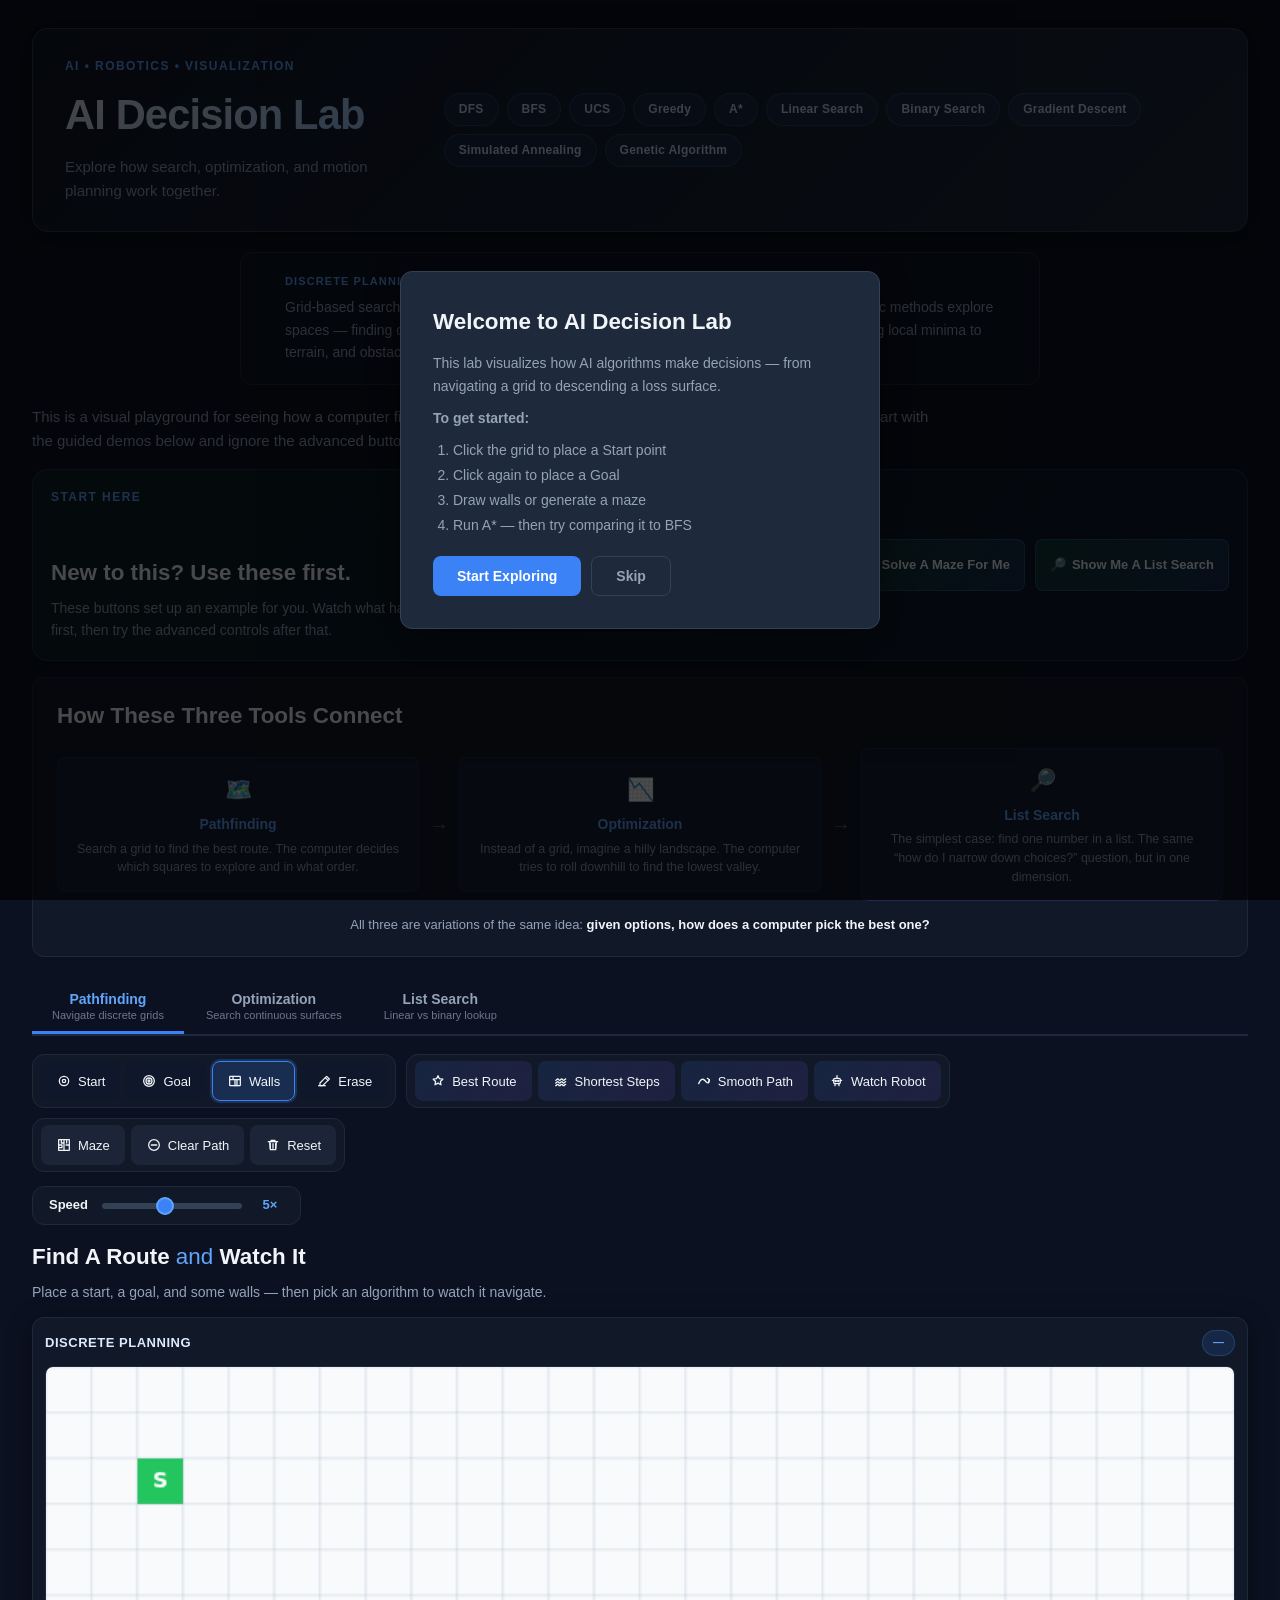
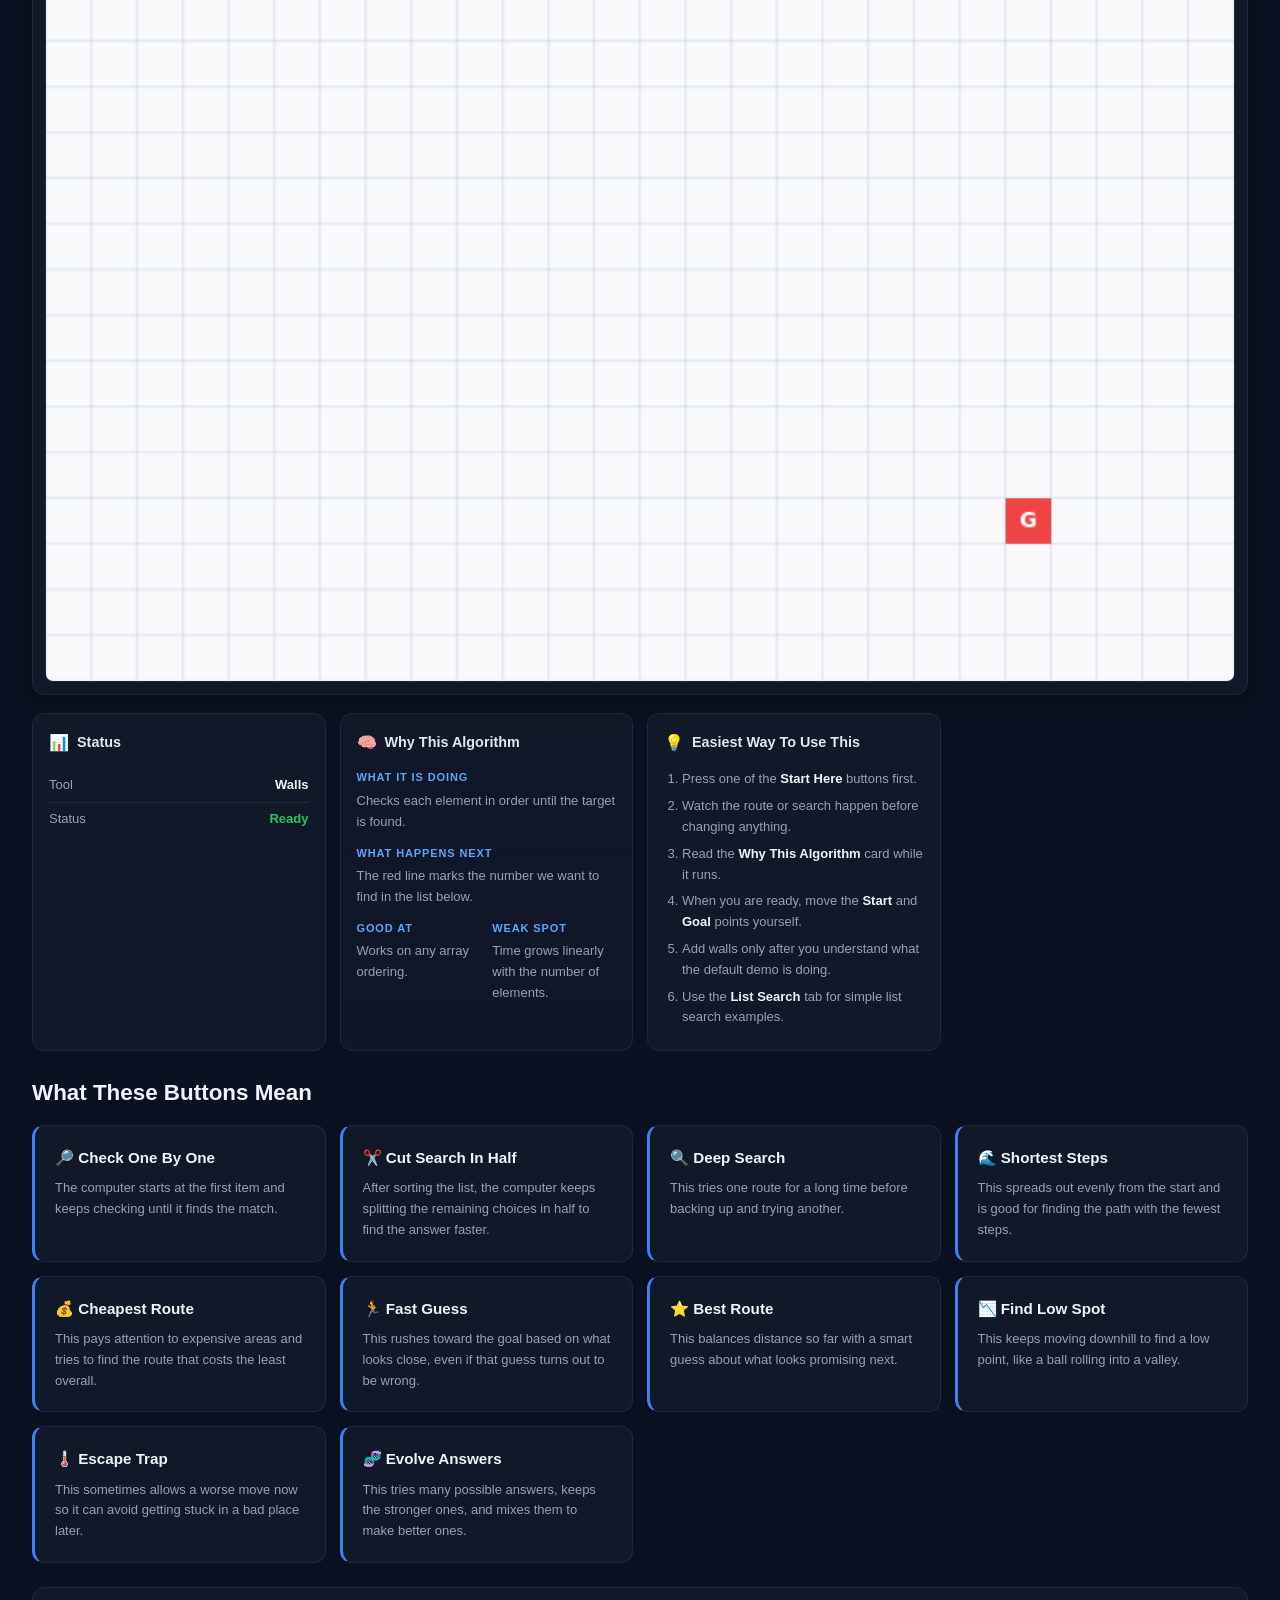
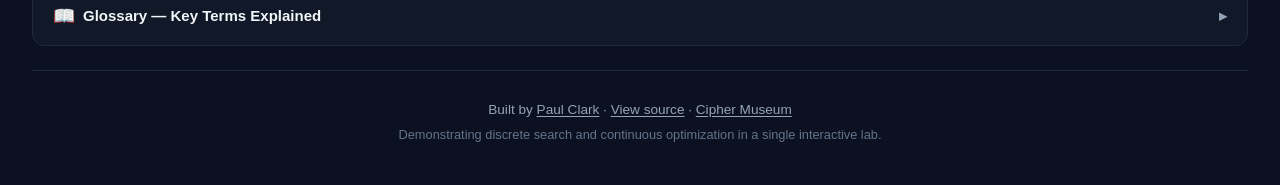
==== commit e49ccaea: "UX overhaul: tabs, tooltips, compare pulse, guided nudges, connect panel, glossary, speed+mobile pol" ====
--- a/index.html
+++ b/index.html
@@ -76,30 +76,74 @@
       </div>
     </section>
 
+    <!-- How these connect -->
+    <section class="connect-panel" aria-label="How the three tools connect">
+      <h2 class="section-title">How These Three Tools Connect</h2>
+      <div class="connect-grid">
+        <div class="connect-card">
+          <span class="connect-icon" aria-hidden="true">🗺️</span>
+          <h3>Pathfinding</h3>
+          <p>Search a grid to find the best route. The computer decides which squares to explore and in what order.</p>
+        </div>
+        <div class="connect-arrow" aria-hidden="true">→</div>
+        <div class="connect-card">
+          <span class="connect-icon" aria-hidden="true">📉</span>
+          <h3>Optimization</h3>
+          <p>Instead of a grid, imagine a hilly landscape. The computer tries to roll downhill to find the lowest valley.</p>
+        </div>
+        <div class="connect-arrow" aria-hidden="true">→</div>
+        <div class="connect-card">
+          <span class="connect-icon" aria-hidden="true">🔎</span>
+          <h3>List Search</h3>
+          <p>The simplest case: find one number in a list. The same &ldquo;how do I narrow down choices?&rdquo; question, but in one dimension.</p>
+        </div>
+      </div>
+      <p class="connect-summary">All three are variations of the same idea: <strong>given options, how does a computer pick the best one?</strong></p>
+    </section>
+
+    <!-- Tab navigation -->
+    <nav class="lab-tabs" aria-label="Lab sections">
+      <button class="lab-tab active" data-tab="pathfinding" aria-selected="true" role="tab" title="Grid-based route finding with A*, BFS, DFS, and more">
+        Pathfinding
+        <span class="tab-desc">Navigate discrete grids</span>
+      </button>
+      <button class="lab-tab" data-tab="optimization" aria-selected="false" role="tab" title="Continuous surface optimization with gradient descent, simulated annealing, and genetic algorithms">
+        Optimization
+        <span class="tab-desc">Search continuous surfaces</span>
+      </button>
+      <button class="lab-tab" data-tab="listsearch" aria-selected="false" role="tab" title="Compare linear search (one by one) with binary search (halving)">
+        List Search
+        <span class="tab-desc">Linear vs binary lookup</span>
+      </button>
+    </nav>
+
+    <!-- ═══ TAB: Pathfinding ═══ -->
+    <div class="tab-panel active" id="tab-pathfinding" data-tab-panel="pathfinding" role="tabpanel">
+
     <!-- Tools -->
     <section class="toolbar" aria-label="Controls">
       <div class="toolbar-group tool-group" role="radiogroup" aria-label="Drawing tool selection">
-        <button id="tool-start" role="radio" aria-checked="false" title="Place Start (1)">
+        <button id="tool-start" role="radio" aria-checked="false" title="Place the starting node — where the search begins">
           <span class="btn-icon" aria-hidden="true">
             <svg viewBox="0 0 24 24" class="btn-icon-svg"><circle cx="12" cy="12" r="7"/><circle cx="12" cy="12" r="2.5"/></svg>
           </span> Start
         </button>
-        <button id="tool-goal" role="radio" aria-checked="false" title="Place Goal (2)">
+        <button id="tool-goal" role="radio" aria-checked="false" title="Place the goal node — where the search must reach">
           <span class="btn-icon" aria-hidden="true">
             <svg viewBox="0 0 24 24" class="btn-icon-svg"><circle cx="12" cy="12" r="8"/><circle cx="12" cy="12" r="4.5"/><circle cx="12" cy="12" r="1.5"/></svg>
           </span> Goal
         </button>
-        <button id="tool-wall" role="radio" aria-checked="true" class="active-tool" title="Place Walls (3)">
+        <button id="tool-wall" role="radio" aria-checked="true" class="active-tool" title="Draw impassable obstacles on the grid">
           <span class="btn-icon" aria-hidden="true">
             <svg viewBox="0 0 24 24" class="btn-icon-svg"><rect x="4" y="5" width="16" height="14" rx="1"/><path d="M4 10h16M9 5v5M15 10v9M12 10v9"/></svg>
           </span> Walls
         </button>
-        <button id="tool-erase" role="radio" aria-checked="false" title="Erase (4)">
+        <button id="tool-erase" role="radio" aria-checked="false" title="Remove walls, weights, or nodes">
           <span class="btn-icon" aria-hidden="true">
             <svg viewBox="0 0 24 24" class="btn-icon-svg"><path d="M6 15 14 7l4 4-8 8H6z"/><path d="M14 7l2-2 4 4-2 2"/><path d="M4 19h10"/></svg>
           </span> Erase
         </button>
-        <button id="tool-weight" class="advanced-only" role="radio" aria-checked="false" title="Paint Weight (5)">
+        <button id="tool-weight" class="advanced-only" role="radio" aria-checked="false" title="Paint expensive terrain — some algorithms avoid it, others ignore it">
           <span class="btn-icon" aria-hidden="true">
             <svg viewBox="0 0 24 24" class="btn-icon-svg"><path d="M12 4v16"/><path d="M7 7h10"/><path d="m7 7-3 5a3 3 0 0 0 6 0Z"/><path d="m17 7-3 5a3 3 0 0 0 6 0Z"/><path d="M9 20h6"/></svg>
           </span> Weight
@@ -107,85 +151,70 @@
       </div>
 
       <div class="toolbar-group algo-group" role="group" aria-label="Search algorithms">
-        <button id="run-astar" title="Run A* Search (A)">
+        <button id="run-astar" title="A*: uses cost + smart estimate. Optimal and fast. Gold standard for pathfinding.">
           <span class="btn-icon" aria-hidden="true">
             <svg viewBox="0 0 24 24" class="btn-icon-svg"><path d="m12 4 2.2 4.6 5 .7-3.6 3.5.9 4.9L12 15.2 7.5 17.7l.9-4.9L4.8 9.3l5-.7Z"/></svg>
           </span> Best Route
         </button>
-        <button id="run-bfs" title="Run BFS (B)">
+        <button id="run-bfs" title="BFS: explores all directions equally. Guarantees shortest path on unweighted grids.">
           <span class="btn-icon" aria-hidden="true">
             <svg viewBox="0 0 24 24" class="btn-icon-svg"><path d="M4 15c1.5 0 1.5-2 3-2s1.5 2 3 2 1.5-2 3-2 1.5 2 3 2 1.5-2 3-2"/><path d="M4 19c1.5 0 1.5-2 3-2s1.5 2 3 2 1.5-2 3-2 1.5 2 3 2 1.5-2 3-2"/><path d="M4 11c1.5 0 1.5-2 3-2s1.5 2 3 2 1.5-2 3-2 1.5 2 3 2 1.5-2 3-2"/></svg>
           </span> Shortest Steps
         </button>
-        <button id="run-dfs" class="advanced-only" title="Run DFS (D)">
+        <button id="run-dfs" class="advanced-only" title="DFS: dives deep before backtracking. Fast but does not guarantee shortest path.">
           <span class="btn-icon" aria-hidden="true">
             <svg viewBox="0 0 24 24" class="btn-icon-svg"><circle cx="11" cy="11" r="6"/><path d="m20 20-4.2-4.2"/><path d="M11 8v6"/><path d="M8 11h6"/></svg>
           </span> Deep Search
         </button>
-        <button id="run-ucs" class="advanced-only" title="Run Uniform-Cost Search (U)">
+        <button id="run-ucs" class="advanced-only" title="UCS: expands cheapest node first. Optimal on weighted graphs — like Dijkstra's.">
           <span class="btn-icon" aria-hidden="true">
             <svg viewBox="0 0 24 24" class="btn-icon-svg"><path d="M12 4v16"/><path d="M16 7.5c0-1.4-1.8-2.5-4-2.5s-4 1.1-4 2.5 1.8 2.5 4 2.5 4 1.1 4 2.5-1.8 2.5-4 2.5-4-1.1-4-2.5"/></svg>
           </span> Cheapest Route
         </button>
-        <button id="run-greedy" class="advanced-only" title="Run Greedy Best-First">
+        <button id="run-greedy" class="advanced-only" title="Greedy: rushes toward the goal using only a heuristic. Fast but can be misled.">
           <span class="btn-icon" aria-hidden="true">
             <svg viewBox="0 0 24 24" class="btn-icon-svg"><circle cx="16" cy="5" r="2"/><path d="m12 8 3 2 2 4"/><path d="m10 20 2-5-2-3-3 2"/><path d="m14 20 1-4 3-2"/></svg>
           </span> Fast Guess
         </button>
-        <button id="optimize-path" title="Optimize Route (O)">
+        <button id="optimize-path" title="Find and display the smoothed optimal path">
           <span class="btn-icon" aria-hidden="true">
             <svg viewBox="0 0 24 24" class="btn-icon-svg"><path d="M4 16c3-8 7-8 10-4s6 4 6-2"/><path d="m17 8 3 2-1 3"/></svg>
           </span> Smooth Path
         </button>
-        <button id="animate-robot" title="Animate Robot (R)">
+        <button id="animate-robot" title="Animate a robot following the found path">
           <span class="btn-icon" aria-hidden="true">
             <svg viewBox="0 0 24 24" class="btn-icon-svg"><rect x="7" y="8" width="10" height="8" rx="2"/><path d="M12 4v4"/><path d="M9 16v3M15 16v3M7 11H5M19 11h-2"/><circle cx="10" cy="12" r="1"/><circle cx="14" cy="12" r="1"/></svg>
           </span> Watch Robot
         </button>
-        <button id="run-gradient" class="advanced-only" title="Run Gradient Descent (G)">
-          <span class="btn-icon" aria-hidden="true">
-            <svg viewBox="0 0 24 24" class="btn-icon-svg"><path d="M4 6v12h16"/><path d="m7 10 3 3 4-5 3 4"/></svg>
-          </span> Find Low Spot
-        </button>
-        <button id="run-sa" class="advanced-only" title="Simulated Annealing">
-          <span class="btn-icon" aria-hidden="true">
-            <svg viewBox="0 0 24 24" class="btn-icon-svg"><path d="M10 5a2 2 0 1 1 4 0v7.5a4 4 0 1 1-4 0Z"/><path d="M12 13V7"/></svg>
-          </span> Escape Trap
-        </button>
-        <button id="run-ga" class="advanced-only" title="Genetic Algorithm">
-          <span class="btn-icon" aria-hidden="true">
-            <svg viewBox="0 0 24 24" class="btn-icon-svg"><path d="M8 4c0 4 8 4 8 8s-8 4-8 8"/><path d="M16 4c0 4-8 4-8 8s8 4 8 8"/><path d="M9 7h6M9 17h6"/></svg>
-          </span> Evolve Answers
-        </button>
       </div>
 
       <div class="toolbar-group util-group" role="group" aria-label="Utility actions">
-        <button id="generate-maze" title="Generate Maze (M)">
+        <button id="generate-maze" title="Generate a random maze to test the algorithm">
           <span class="btn-icon" aria-hidden="true">
             <svg viewBox="0 0 24 24" class="btn-icon-svg"><path d="M4 4h16v16H4z"/><path d="M8 4v5h4V4M16 9V4M4 12h5v4H4M15 12h5M12 9v11"/></svg>
           </span> Maze
         </button>
-        <button id="random-scatter" class="advanced-only" title="Random Obstacles">
+        <button id="random-scatter" class="advanced-only" title="Randomly scatter obstacles across the grid">
           <span class="btn-icon" aria-hidden="true">
             <svg viewBox="0 0 24 24" class="btn-icon-svg"><path d="M6 7h12M6 12h12M6 17h12"/><path d="m15 5 3 2-3 2"/><path d="m9 10-3 2 3 2"/><path d="m15 15 3 2-3 2"/></svg>
           </span> Scatter
         </button>
-        <button id="clear-path" title="Clear Path (C)">
+        <button id="clear-path" title="Remove the found path and explored cells — keep walls and terrain">
           <span class="btn-icon" aria-hidden="true">
             <svg viewBox="0 0 24 24" class="btn-icon-svg"><circle cx="12" cy="12" r="8"/><path d="M8 12h8"/></svg>
           </span> Clear Path
         </button>
-        <button id="clear-grid" title="Reset Grid (Esc)">
+        <button id="clear-grid" title="Clear the entire grid and start over">
           <span class="btn-icon" aria-hidden="true">
             <svg viewBox="0 0 24 24" class="btn-icon-svg"><path d="M5 7h14"/><path d="M9 7V5h6v2"/><path d="M8 10v7M12 10v7M16 10v7"/><path d="M7 7l1 12h8l1-12"/></svg>
           </span> Reset
         </button>
-        <button id="compare-mode" class="advanced-only btn-compare" title="Compare two algorithms side by side">
+        <button id="compare-mode" class="advanced-only btn-compare" title="Run two algorithms simultaneously and compare their results side by side">
           <span class="btn-icon" aria-hidden="true">
             <svg viewBox="0 0 24 24" class="btn-icon-svg"><rect x="4" y="5" width="6" height="14" rx="1"/><rect x="14" y="5" width="6" height="14" rx="1"/></svg>
           </span> Compare
         </button>
-        <button id="live-mode" class="advanced-only" aria-pressed="false" title="Live Replan: Off">
+        <button id="live-mode" class="advanced-only" aria-pressed="false" title="Live mode: replans in real time as you drag the goal during search">
           <span class="btn-icon" aria-hidden="true">
             <svg viewBox="0 0 24 24" class="btn-icon-svg"><path d="M20 11a8 8 0 0 0-14-5"/><path d="M4 4v5h5"/><path d="M4 13a8 8 0 0 0 14 5"/><path d="M20 20v-5h-5"/></svg>
           </span> <span id="live-label">Live: Off</span>
@@ -200,9 +229,9 @@
     </div>
 
     <!-- Speed control -->
-    <section class="speed-control advanced-only" aria-label="Animation speed">
+    <section class="speed-control" aria-label="Animation speed">
       <label for="speed-slider">Speed</label>
-      <input type="range" id="speed-slider" min="1" max="10" value="5" aria-label="Animation speed from slow to fast" />
+      <input type="range" id="speed-slider" min="1" max="10" value="5" aria-label="Animation speed from slow to fast" title="Control how fast the algorithm animation runs" />
       <output id="speed-label" for="speed-slider" aria-live="polite">5&times;</output>
     </section>
 
@@ -222,8 +251,7 @@
     <main id="main-content">
       <h2 class="section-title">Find A Route <span class="accent">and</span> Watch It</h2>
       <p class="instructions">
-        <strong>Left:</strong> a map where the computer finds a route from start to goal.
-        <strong>Right:</strong> an advanced experiment area for trying other kinds of problem solving.
+        Place a start, a goal, and some walls — then pick an algorithm to watch it navigate.
       </p>
 
       <div class="split-container">
@@ -233,13 +261,6 @@
             <span class="canvas-badge" id="grid-algo-badge" aria-live="polite">—</span>
           </div>
           <canvas id="gridCanvas" width="780" height="600" tabindex="0" aria-label="Interactive grid for pathfinding. Click to apply selected tool, drag to paint." role="img"></canvas>
-        </div>
-        <div class="canvas-card advanced-only">
-          <div class="canvas-header">
-            <span class="canvas-title">Continuous Optimization</span>
-            <span class="canvas-badge" id="gradient-badge" aria-live="polite">—</span>
-          </div>
-          <canvas id="gradientCanvas" width="780" height="600" aria-label="Gradient descent on a continuous surface." role="img"></canvas>
         </div>
       </div>
     </main>
@@ -297,7 +318,7 @@
           <li>Read the <strong>Why This Algorithm</strong> card while it runs.</li>
           <li>When you are ready, move the <strong>Start</strong> and <strong>Goal</strong> points yourself.</li>
           <li>Add walls only after you understand what the default demo is doing.</li>
-          <li>Use the array section below for simple list search examples.</li>
+          <li>Use the <strong>List Search</strong> tab for simple list search examples.</li>
         </ol>
       </section>
 
@@ -324,21 +345,62 @@
       </section>
     </div>
 
-    <!-- 1D Array Search Section -->
-    <section class="array-search-section" aria-label="1D Array Search Visualization">
+    </div><!-- /tab-pathfinding -->
+
+    <!-- ═══ TAB: Optimization ═══ -->
+    <div class="tab-panel" id="tab-optimization" data-tab-panel="optimization" role="tabpanel" hidden>
+
+    <h2 class="section-title">Continuous Optimization</h2>
+    <p class="instructions">
+      These algorithms search a smooth surface for the lowest point.
+      Click the surface to set a starting position, then run an algorithm to watch it descend.
+    </p>
+
+    <div class="toolbar" aria-label="Optimization controls">
+      <div class="toolbar-group algo-group" role="group" aria-label="Optimization algorithms">
+        <button id="run-gradient-tab" title="Iteratively steps downhill on the surface to find a local minimum">
+          <span class="btn-icon" aria-hidden="true">
+            <svg viewBox="0 0 24 24" class="btn-icon-svg"><path d="M4 6v12h16"/><path d="m7 10 3 3 4-5 3 4"/></svg>
+          </span> Gradient Descent
+        </button>
+        <button id="run-sa-tab" class="advanced-only" title="Accepts occasional worse steps early on to escape local minima — then refines">
+          <span class="btn-icon" aria-hidden="true">
+            <svg viewBox="0 0 24 24" class="btn-icon-svg"><path d="M10 5a2 2 0 1 1 4 0v7.5a4 4 0 1 1-4 0Z"/><path d="M12 13V7"/></svg>
+          </span> Simulated Annealing
+        </button>
+        <button id="run-ga-tab" class="advanced-only" title="Evolves a population of solutions via selection, crossover, and mutation">
+          <span class="btn-icon" aria-hidden="true">
+            <svg viewBox="0 0 24 24" class="btn-icon-svg"><path d="M8 4c0 4 8 4 8 8s-8 4-8 8"/><path d="M16 4c0 4-8 4-8 8s8 4 8 8"/><path d="M9 7h6M9 17h6"/></svg>
+          </span> Genetic Algorithm
+        </button>
+      </div>
+    </div>
+
+    <div class="canvas-card" style="max-width: 820px;">
+      <div class="canvas-header">
+        <span class="canvas-title">Continuous Optimization Surface</span>
+        <span class="canvas-badge" id="gradient-badge" aria-live="polite">—</span>
+      </div>
+      <canvas id="gradientCanvas" width="780" height="600" aria-label="Gradient descent on a continuous surface." role="img"></canvas>
+    </div>
+
+    </div><!-- /tab-optimization -->
+
+    <!-- ═══ TAB: List Search ═══ -->
+    <div class="tab-panel" id="tab-listsearch" data-tab-panel="listsearch" role="tabpanel" hidden>
       <h2 class="section-title">Find A Number In A List</h2>
       <p class="instructions">
         This section shows two ways a computer can look for one number in a list.
         One checks every item. The other sorts the list first and cuts the search area in half each step.
       </p>
       <div class="array-toolbar">
-        <button id="run-linear" title="Run Linear Search">
+        <button id="run-linear" title="Linear Search: checks every item from left to right until the target is found">
           <span class="btn-icon" aria-hidden="true">🔎</span> Check One By One
         </button>
-        <button id="run-binary" class="advanced-only" title="Run Binary Search">
+        <button id="run-binary" class="advanced-only" title="Binary Search: sorts the list, then halves the search range each step — much faster on large lists">
           <span class="btn-icon" aria-hidden="true">✂️</span> Cut Search In Half
         </button>
-        <button id="new-array" title="Generate New Array">
+        <button id="new-array" title="Generate a fresh random list of numbers with a new target value">
           <span class="btn-icon" aria-hidden="true">🎲</span> New Example
         </button>
       </div>
@@ -351,7 +413,7 @@
       <div class="canvas-card array-canvas-card">
         <canvas id="arrayCanvas" width="780" height="280" aria-label="Bar chart visualization of array search algorithms" role="img"></canvas>
       </div>
-    </section>
+    </div><!-- /tab-listsearch -->
 
     <!-- Educational notes -->
     <section class="edu-section" aria-label="Algorithm explanations">
@@ -399,6 +461,41 @@
         </article>
       </div>
     </section>
+
+    <!-- Collapsible glossary -->
+    <details class="glossary" aria-label="Glossary of terms">
+      <summary class="glossary-toggle">
+        <span class="glossary-icon" aria-hidden="true">📖</span> Glossary — Key Terms Explained
+      </summary>
+      <div class="glossary-body">
+        <dl class="glossary-list">
+          <dt>Algorithm</dt>
+          <dd>A step-by-step recipe a computer follows to solve a problem.</dd>
+          <dt>Heuristic</dt>
+          <dd>A smart guess that helps an algorithm decide which option to try next, even without perfect information.</dd>
+          <dt>Node</dt>
+          <dd>A single point or square on the grid. The algorithm explores nodes to find a path.</dd>
+          <dt>Frontier / Open Set</dt>
+          <dd>The list of nodes the algorithm knows about but hasn't explored yet.</dd>
+          <dt>Explored / Closed Set</dt>
+          <dd>Nodes the algorithm has already visited and evaluated.</dd>
+          <dt>Optimal Path</dt>
+          <dd>The best possible route — shortest distance or lowest cost — between start and goal.</dd>
+          <dt>Local Minimum</dt>
+          <dd>A valley that looks like the lowest point nearby, but a deeper valley exists somewhere else.</dd>
+          <dt>Global Minimum</dt>
+          <dd>The absolute lowest point on the entire surface — the best possible answer.</dd>
+          <dt>Gradient</dt>
+          <dd>The slope of a surface at a point. Gradient descent follows the slope downhill.</dd>
+          <dt>Terrain Cost / Weight</dt>
+          <dd>A number that says how hard it is to cross a square. Higher cost means the algorithm prefers to go around.</dd>
+          <dt>Mutation</dt>
+          <dd>A small random change to a candidate solution, used by genetic algorithms to explore new possibilities.</dd>
+          <dt>Population</dt>
+          <dd>A group of candidate solutions that a genetic algorithm tests and evolves each generation.</dd>
+        </dl>
+      </div>
+    </details>
 
     <footer class="lab-footer" role="contentinfo">
       <p>
--- a/styles.css
+++ b/styles.css
@@ -210,6 +210,97 @@
   display: none !important;
 }
 
+/* ── How These Connect panel ──────────────────────────────── */
+.connect-panel {
+  margin: 0 0 24px;
+  padding: 20px 24px;
+  background: var(--panel);
+  border: 1px solid var(--border);
+  border-radius: var(--radius);
+}
+.connect-panel .section-title { margin-bottom: 14px; }
+.connect-grid {
+  display: flex;
+  align-items: center;
+  gap: 10px;
+  margin-bottom: 14px;
+}
+.connect-card {
+  flex: 1;
+  padding: 14px;
+  background: rgba(59, 130, 246, .06);
+  border: 1px solid rgba(59, 130, 246, .15);
+  border-radius: var(--radius-sm);
+  text-align: center;
+}
+.connect-card h3 { font-size: 14px; margin: 6px 0 4px; color: var(--accent-2); }
+.connect-card p { font-size: 12.5px; color: var(--muted); line-height: 1.5; margin: 0; }
+.connect-icon { font-size: 22px; }
+.connect-arrow { font-size: 20px; color: var(--muted); opacity: .5; flex-shrink: 0; }
+.connect-summary {
+  font-size: 13px;
+  color: var(--muted);
+  text-align: center;
+  margin: 0;
+}
+.connect-summary strong { color: var(--text); }
+@media (max-width: 600px) {
+  .connect-grid { flex-direction: column; }
+  .connect-arrow { transform: rotate(90deg); }
+}
+
+/* ── Tab navigation ───────────────────────────────────────── */
+.lab-tabs {
+  display: flex;
+  gap: 2px;
+  margin: 0 0 18px;
+  border-bottom: 2px solid var(--border);
+  overflow-x: auto;
+  -webkit-overflow-scrolling: touch;
+  scrollbar-width: none;
+}
+.lab-tabs::-webkit-scrollbar { display: none; }
+.lab-tab {
+  display: flex;
+  flex-direction: column;
+  align-items: center;
+  gap: 2px;
+  padding: 10px 20px !important;
+  background: transparent !important;
+  border: none !important;
+  border-bottom: 3px solid transparent !important;
+  border-radius: 0 !important;
+  color: var(--muted) !important;
+  font-size: 14px !important;
+  font-weight: 600 !important;
+  white-space: nowrap;
+  cursor: pointer;
+  transition: color .15s, border-color .15s;
+  min-height: auto !important;
+  transform: none !important;
+}
+.lab-tab:hover {
+  color: var(--text) !important;
+  background: transparent !important;
+  transform: none !important;
+}
+.lab-tab.active {
+  color: var(--accent-2) !important;
+  border-bottom-color: var(--accent) !important;
+}
+.tab-desc {
+  font-size: 11px;
+  font-weight: 400;
+  color: var(--muted);
+  opacity: 0.7;
+}
+.tab-panel { display: block; }
+.tab-panel[hidden] { display: none; }
+@media (max-width: 480px) {
+  .tab-desc { display: none; }
+  .lab-tab { padding: 8px 14px !important; font-size: 13px !important; }
+}
+
 .demo-button {
   justify-content: center;
   min-height: 52px;
@@ -319,6 +410,11 @@
   color: var(--purple);
   margin-left: 6px;
   position: relative;
+  animation: compare-pulse 2.5s ease-in-out 3;
+}
+@keyframes compare-pulse {
+  0%, 100% { box-shadow: 0 0 0 0 rgba(168, 85, 247, 0); }
+  50% { box-shadow: 0 0 12px 3px rgba(168, 85, 247, .35); }
 }
 .btn-compare::before {
   content: '';
@@ -332,6 +428,7 @@
 .btn-compare:hover {
   background: rgba(168, 85, 247, .28) !important;
   border-color: var(--purple) !important;
+  animation: none;
 }
 
 /* Compare callout */
@@ -472,7 +569,7 @@
 /* ── Canvas area ──────────────────────────────────────────── */
 .split-container {
   display: grid;
-  grid-template-columns: 1fr 1fr;
+  grid-template-columns: 1fr;
   gap: 14px;
   margin-bottom: 18px;
 }
@@ -742,6 +839,55 @@
   border-radius: 3px;
 }
 
+/* ── Glossary ─────────────────────────────────────────────── */
+.glossary {
+  margin: 24px 0;
+  background: var(--panel);
+  border: 1px solid var(--border);
+  border-radius: var(--radius);
+  overflow: hidden;
+}
+.glossary-toggle {
+  display: flex;
+  align-items: center;
+  gap: 8px;
+  padding: 14px 20px;
+  font-size: 15px;
+  font-weight: 600;
+  color: var(--text);
+  cursor: pointer;
+  list-style: none;
+  user-select: none;
+}
+.glossary-toggle::-webkit-details-marker { display: none; }
+.glossary-toggle::after {
+  content: '▸';
+  margin-left: auto;
+  transition: transform .2s;
+  color: var(--muted);
+}
+.glossary[open] .glossary-toggle::after { transform: rotate(90deg); }
+.glossary-icon { font-size: 18px; }
+.glossary-body { padding: 0 20px 18px; }
+.glossary-list {
+  display: grid;
+  grid-template-columns: repeat(auto-fill, minmax(280px, 1fr));
+  gap: 4px 28px;
+  margin: 0;
+}
+.glossary-list dt {
+  font-weight: 600;
+  font-size: 13px;
+  color: var(--accent-2);
+  margin-top: 10px;
+}
+.glossary-list dd {
+  margin: 2px 0 0;
+  font-size: 13px;
+  color: var(--muted);
+  line-height: 1.5;
+}
+
 /* ── Footer ───────────────────────────────────────────────── */
 .lab-footer {
   padding: 28px 0 8px;
@@ -788,6 +934,8 @@
   .toolbar-group { gap: 4px; padding: 4px 6px; }
   .speed-control input[type="range"] { width: 100px; }
   .teaching-grid { grid-template-columns: 1fr; }
+  .connect-panel { padding: 16px; }
+  canvas { max-width: 100%; height: auto !important; }
 }
 
 @media (max-width: 480px) {
@@ -809,6 +957,9 @@
   .canvas-card { padding: 8px; }
   .legend { gap: 8px; font-size: 11px; }
   .panel { padding: 12px; }
+  .glossary-toggle { padding: 12px 14px; font-size: 14px; }
+  .glossary-list { grid-template-columns: 1fr; }
+  .nudge-toast { font-size: 13px; padding: 10px 16px; bottom: 12px; }
 }
 
 /* ── Array Search Section ─────────────────────────────────── */
@@ -874,6 +1025,34 @@
   .swatch { border-width: 2px; }
   .panel, .canvas-card, .toolbar-group { border-width: 2px; }
 }
+
+/* ── Nudge toast ───────────────────────────────────────────── */
+.nudge-toast {
+  position: fixed;
+  bottom: 24px;
+  left: 50%;
+  transform: translateX(-50%);
+  background: rgba(59, 130, 246, .92);
+  color: #fff;
+  padding: 12px 22px;
+  border-radius: 8px;
+  font-size: 14px;
+  font-weight: 500;
+  z-index: 9000;
+  box-shadow: 0 4px 20px rgba(0,0,0,.4);
+  animation: nudge-in .35s ease-out;
+  max-width: 90vw;
+  text-align: center;
+}
+.nudge-toast.nudge-hide {
+  opacity: 0;
+  transition: opacity .4s ease;
+}
+@keyframes nudge-in {
+  from { opacity: 0; transform: translateX(-50%) translateY(20px); }
+  to { opacity: 1; transform: translateX(-50%) translateY(0); }
+}
+
 /* ── Onboarding overlay ────────────────────────────────────── */
 .onboarding-overlay {
   position: fixed;
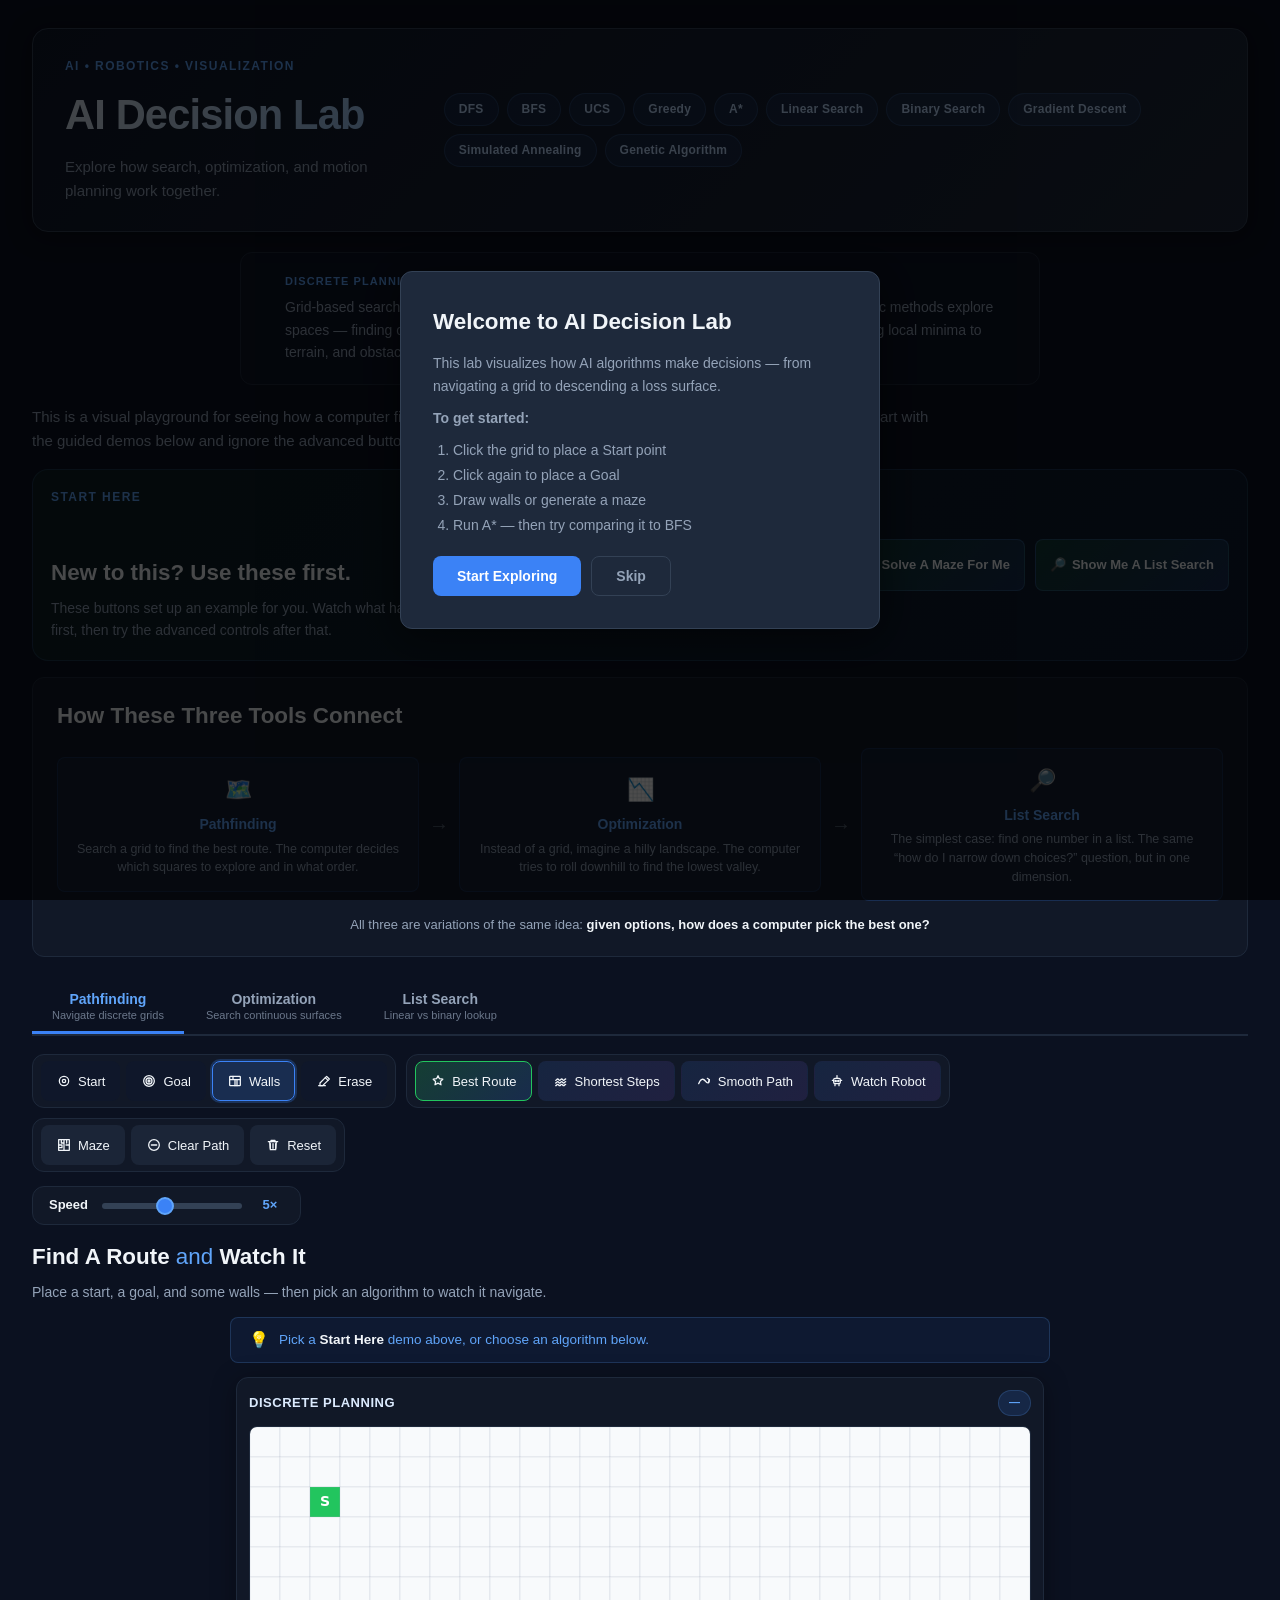
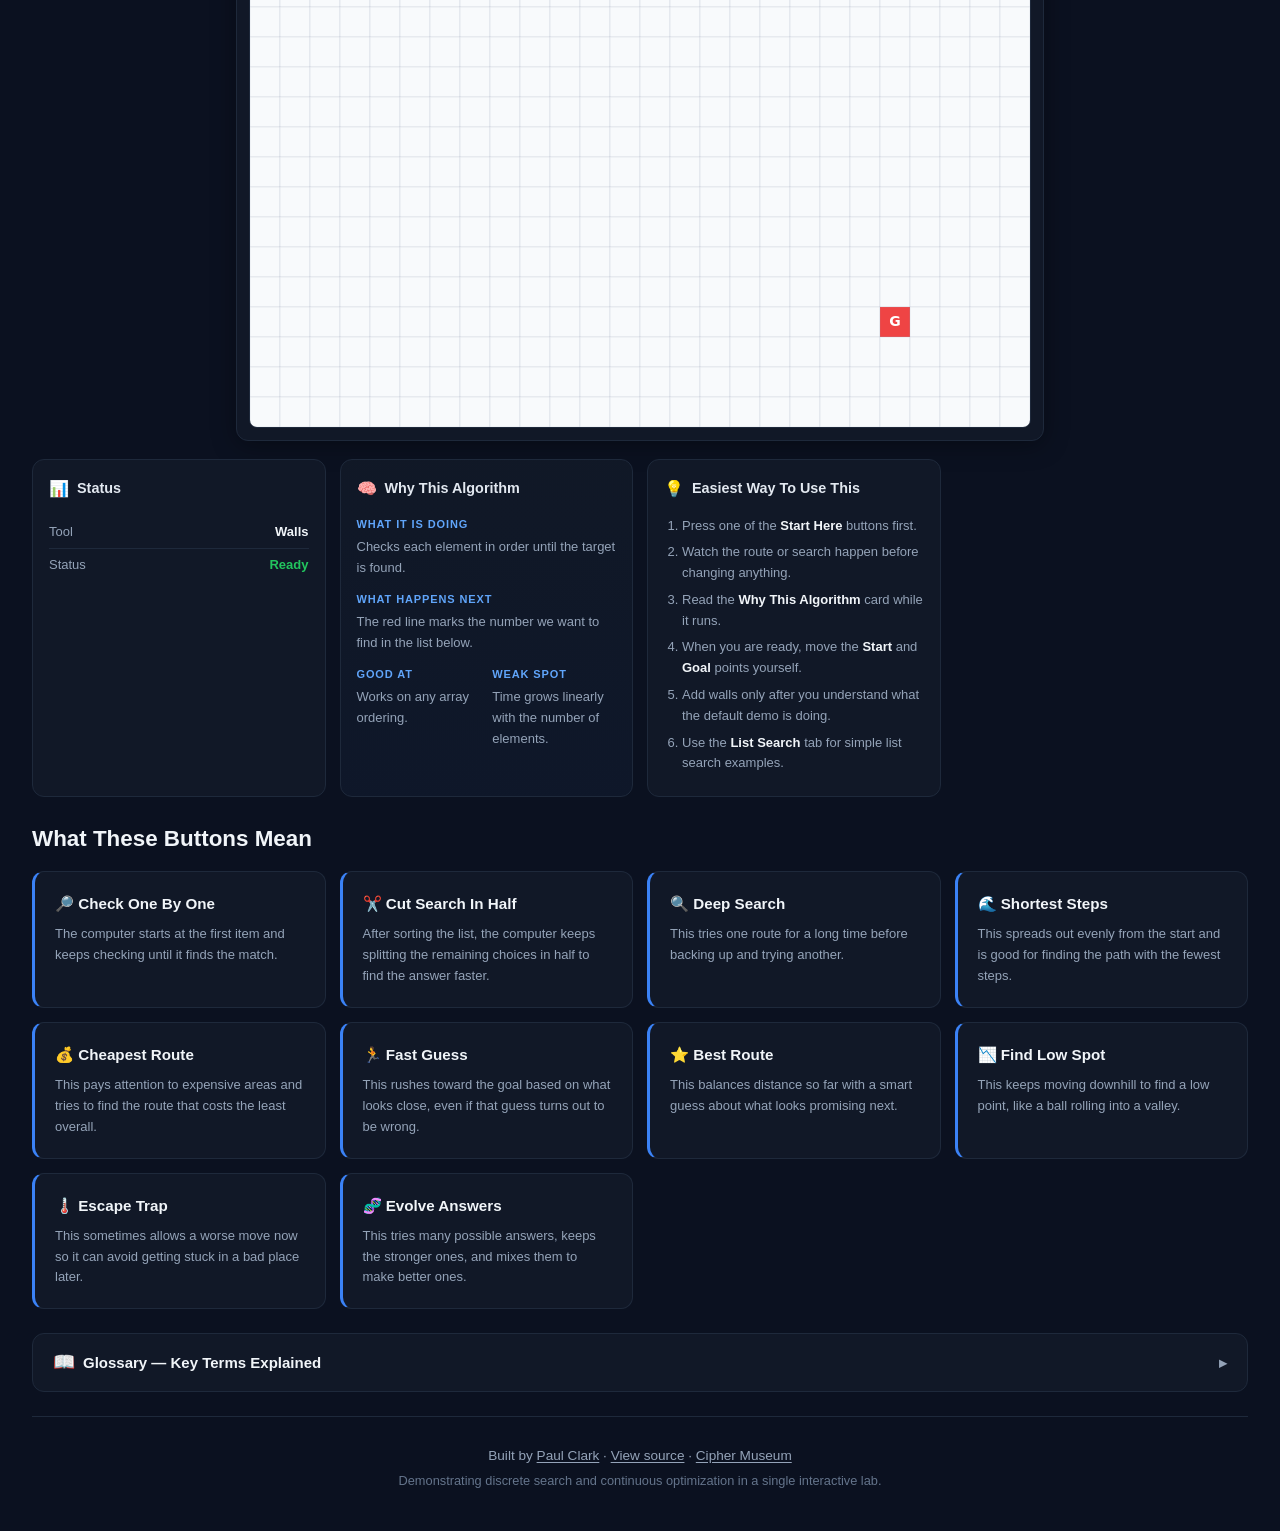
==== commit 1201f9ab: "Onboarding friction fix: status banner, ready pulse, step guide, auto-run countdown - Add persistent" ====
--- a/index.html
+++ b/index.html
@@ -214,10 +214,10 @@
             <svg viewBox="0 0 24 24" class="btn-icon-svg"><rect x="4" y="5" width="6" height="14" rx="1"/><rect x="14" y="5" width="6" height="14" rx="1"/></svg>
           </span> Compare
         </button>
-        <button id="live-mode" class="advanced-only" aria-pressed="false" title="Live mode: replans in real time as you drag the goal during search">
+        <button id="live-mode" class="advanced-only" aria-pressed="false" title="Auto-replan: reruns the algorithm automatically when you move the goal">
           <span class="btn-icon" aria-hidden="true">
             <svg viewBox="0 0 24 24" class="btn-icon-svg"><path d="M20 11a8 8 0 0 0-14-5"/><path d="M4 4v5h5"/><path d="M4 13a8 8 0 0 0 14 5"/><path d="M20 20v-5h-5"/></svg>
-          </span> <span id="live-label">Live: Off</span>
+          </span> <span id="live-label">Animate: On</span>
         </button>
       </div>
     </section>
@@ -253,6 +253,12 @@
       <p class="instructions">
         Place a start, a goal, and some walls — then pick an algorithm to watch it navigate.
       </p>
+
+      <!-- Status banner -->
+      <div id="status-banner" class="status-banner status-banner--ready" role="status" aria-live="polite">
+        <span id="status-banner-icon" class="status-banner-icon" aria-hidden="true">💡</span>
+        <span id="status-banner-msg">Pick a <strong>Start Here</strong> demo above, or choose an algorithm below.</span>
+      </div>
 
       <div class="split-container">
         <div class="canvas-card">
@@ -531,6 +537,28 @@
     </div>
   </div>
 
+  <!-- Step guide (non-blocking) -->
+  <div id="step-guide" class="step-guide" hidden>
+    <div class="step-guide-header">
+      <span class="step-guide-title">Quick Start</span>
+      <button id="step-guide-close" class="step-guide-close" aria-label="Close guide">&times;</button>
+    </div>
+    <ol class="step-guide-list">
+      <li class="step-guide-item active" data-step="1">
+        <span class="step-num">1</span> Click <strong>Show Me The Best Route</strong> above
+      </li>
+      <li class="step-guide-item" data-step="2">
+        <span class="step-num">2</span> Watch the cells expand and a path appear
+      </li>
+      <li class="step-guide-item" data-step="3">
+        <span class="step-num">3</span> Try <strong>Shortest Steps</strong> on the same grid
+      </li>
+      <li class="step-guide-item" data-step="4">
+        <span class="step-num">4</span> Add walls or generate a <strong>Maze</strong>, then run again
+      </li>
+    </ol>
+  </div>
+
   <script src="script.js"></script>
 </body>
 </html>
--- a/styles.css
+++ b/styles.css
@@ -210,6 +210,15 @@
   display: none !important;
 }
 
+/* Reveal animation for advanced elements */
+body.advanced-mode .advanced-only {
+  animation: reveal-advanced .35s ease-out;
+}
+@keyframes reveal-advanced {
+  from { opacity: 0; transform: translateY(4px); }
+  to { opacity: 1; transform: translateY(0); }
+}
+
 /* ── How These Connect panel ──────────────────────────────── */
 .connect-panel {
   margin: 0 0 24px;
@@ -308,11 +317,30 @@
   font-weight: 700;
   background: linear-gradient(135deg, rgba(34, 197, 94, 0.18), rgba(59, 130, 246, 0.18));
   border-color: rgba(96, 165, 250, 0.26);
+  animation: demo-pulse 2.8s ease-in-out infinite;
+}
+@keyframes demo-pulse {
+  0%, 100% { box-shadow: 0 0 0 0 rgba(34, 197, 94, 0); }
+  50% { box-shadow: 0 0 14px 3px rgba(34, 197, 94, .25); }
 }
 
 .demo-button:hover {
   background: linear-gradient(135deg, rgba(34, 197, 94, 0.28), rgba(59, 130, 246, 0.28));
-}
+  animation: none;
+}
+
+/* Primary algo button ready state */
+.run-btn--ready {
+  background: linear-gradient(135deg, rgba(34, 197, 94, .22), rgba(59, 130, 246, .18)) !important;
+  border-color: var(--green) !important;
+  animation: ready-pulse 2s ease-in-out infinite;
+  position: relative;
+}
+@keyframes ready-pulse {
+  0%, 100% { box-shadow: 0 0 0 0 rgba(34, 197, 94, 0); }
+  50% { box-shadow: 0 0 12px 3px rgba(34, 197, 94, .3); }
+}
+.run-btn--ready:hover { animation: none; }
 
 /* ── Toolbar ──────────────────────────────────────────────── */
 .toolbar {
@@ -566,12 +594,52 @@
   max-width: 900px;
 }
 
+/* ── Status banner ─────────────────────────────────────────── */
+.status-banner {
+  display: flex;
+  align-items: center;
+  gap: 10px;
+  max-width: 820px;
+  margin: 0 auto 14px;
+  padding: 10px 18px;
+  border-radius: var(--radius-sm);
+  font-size: 13.5px;
+  font-weight: 500;
+  line-height: 1.5;
+  transition: background .3s, border-color .3s, color .3s;
+}
+.status-banner strong { color: var(--text); }
+.status-banner-icon { font-size: 16px; flex-shrink: 0; }
+.status-banner--ready {
+  background: rgba(59, 130, 246, .08);
+  border: 1px solid rgba(96, 165, 250, .2);
+  color: var(--accent-2);
+}
+.status-banner--running {
+  background: rgba(245, 158, 11, .10);
+  border: 1px solid rgba(245, 158, 11, .25);
+  color: var(--amber);
+}
+.status-banner--done {
+  background: rgba(34, 197, 94, .10);
+  border: 1px solid rgba(34, 197, 94, .25);
+  color: var(--green);
+}
+.status-banner--error {
+  background: rgba(239, 68, 68, .08);
+  border: 1px solid rgba(239, 68, 68, .2);
+  color: var(--red);
+}
+
 /* ── Canvas area ──────────────────────────────────────────── */
 .split-container {
   display: grid;
   grid-template-columns: 1fr;
   gap: 14px;
   margin-bottom: 18px;
+  max-width: 820px;
+  margin-left: auto;
+  margin-right: auto;
 }
 .canvas-card {
   background: var(--panel);
@@ -579,6 +647,8 @@
   border-radius: var(--radius);
   padding: 12px;
   box-shadow: var(--shadow);
+  max-width: 820px;
+  margin: 0 auto;
 }
 .canvas-header {
   display: flex;
@@ -1053,6 +1123,38 @@
   to { opacity: 1; transform: translateX(-50%) translateY(0); }
 }
 
+/* ── Floating tooltip (arrow pointer) ──────────────────────── */
+.floating-tip {
+  position: absolute;
+  z-index: 8000;
+  background: var(--green);
+  color: #fff;
+  padding: 8px 16px;
+  border-radius: 8px;
+  font-size: 13px;
+  font-weight: 600;
+  box-shadow: 0 4px 16px rgba(0,0,0,.35);
+  animation: float-tip-in .4s ease-out;
+  pointer-events: none;
+  white-space: nowrap;
+}
+.floating-tip::after {
+  content: '';
+  position: absolute;
+  top: 100%;
+  left: 20px;
+  border: 6px solid transparent;
+  border-top-color: var(--green);
+}
+@keyframes float-tip-in {
+  from { opacity: 0; transform: translateY(8px); }
+  to { opacity: 1; transform: translateY(0); }
+}
+.floating-tip.tip-hide {
+  opacity: 0;
+  transition: opacity .3s ease;
+}
+
 /* ── Onboarding overlay ────────────────────────────────────── */
 .onboarding-overlay {
   position: fixed;
@@ -1127,4 +1229,97 @@
   border-color: var(--muted) !important;
   color: var(--text) !important;
   transform: none;
+}
+
+/* ── Step guide (non-blocking) ──────────────────────────────── */
+.step-guide {
+  position: fixed;
+  bottom: 24px;
+  right: 24px;
+  z-index: 9500;
+  width: 300px;
+  background: #1e293b;
+  border: 1px solid var(--border-hl);
+  border-radius: var(--radius);
+  box-shadow: 0 8px 32px rgba(0,0,0,.45);
+  animation: step-guide-in .4s ease-out;
+  overflow: hidden;
+}
+.step-guide[hidden] { display: none; }
+.step-guide-header {
+  display: flex;
+  justify-content: space-between;
+  align-items: center;
+  padding: 12px 16px;
+  background: rgba(59, 130, 246, .12);
+  border-bottom: 1px solid var(--border);
+}
+.step-guide-title {
+  font-size: 14px;
+  font-weight: 700;
+  color: var(--accent-2);
+}
+.step-guide-close {
+  background: transparent !important;
+  border: none !important;
+  color: var(--muted) !important;
+  font-size: 20px !important;
+  padding: 0 4px !important;
+  min-height: auto !important;
+  cursor: pointer;
+  line-height: 1;
+}
+.step-guide-close:hover { color: var(--text) !important; transform: none; }
+.step-guide-list {
+  margin: 0;
+  padding: 12px 16px;
+  list-style: none;
+  counter-reset: none;
+}
+.step-guide-item {
+  display: flex;
+  align-items: flex-start;
+  gap: 10px;
+  padding: 8px 0;
+  font-size: 13px;
+  color: var(--muted);
+  opacity: .5;
+  transition: opacity .3s, color .3s;
+}
+.step-guide-item.active {
+  opacity: 1;
+  color: var(--text);
+}
+.step-guide-item.done {
+  opacity: .6;
+  text-decoration: line-through;
+  color: var(--green);
+}
+.step-num {
+  display: inline-flex;
+  align-items: center;
+  justify-content: center;
+  width: 22px;
+  height: 22px;
+  border-radius: 50%;
+  background: rgba(59, 130, 246, .15);
+  color: var(--accent-2);
+  font-size: 11px;
+  font-weight: 700;
+  flex-shrink: 0;
+}
+.step-guide-item.active .step-num {
+  background: var(--accent);
+  color: #fff;
+}
+.step-guide-item.done .step-num {
+  background: var(--green);
+  color: #fff;
+}
+@keyframes step-guide-in {
+  from { opacity: 0; transform: translateY(20px); }
+  to { opacity: 1; transform: translateY(0); }
+}
+@media (max-width: 480px) {
+  .step-guide { width: calc(100vw - 24px); right: 12px; bottom: 12px; }
 }
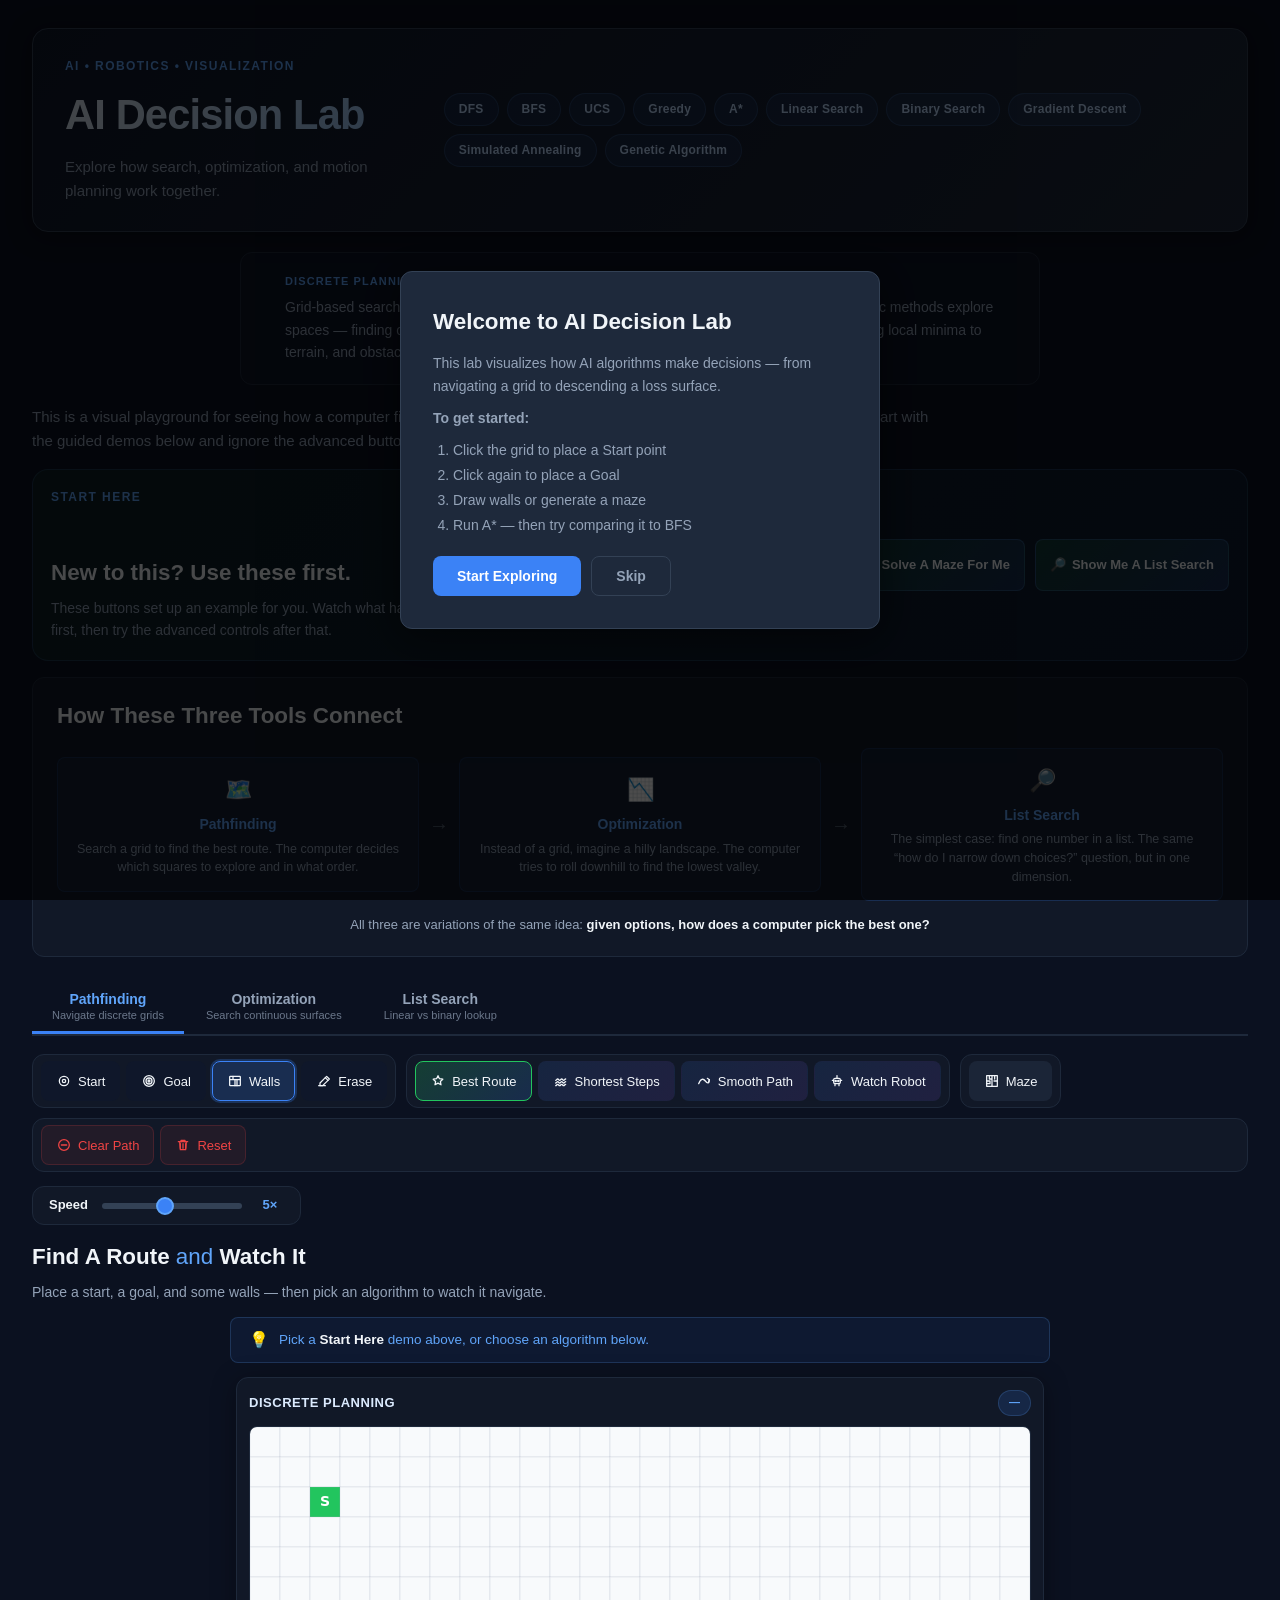
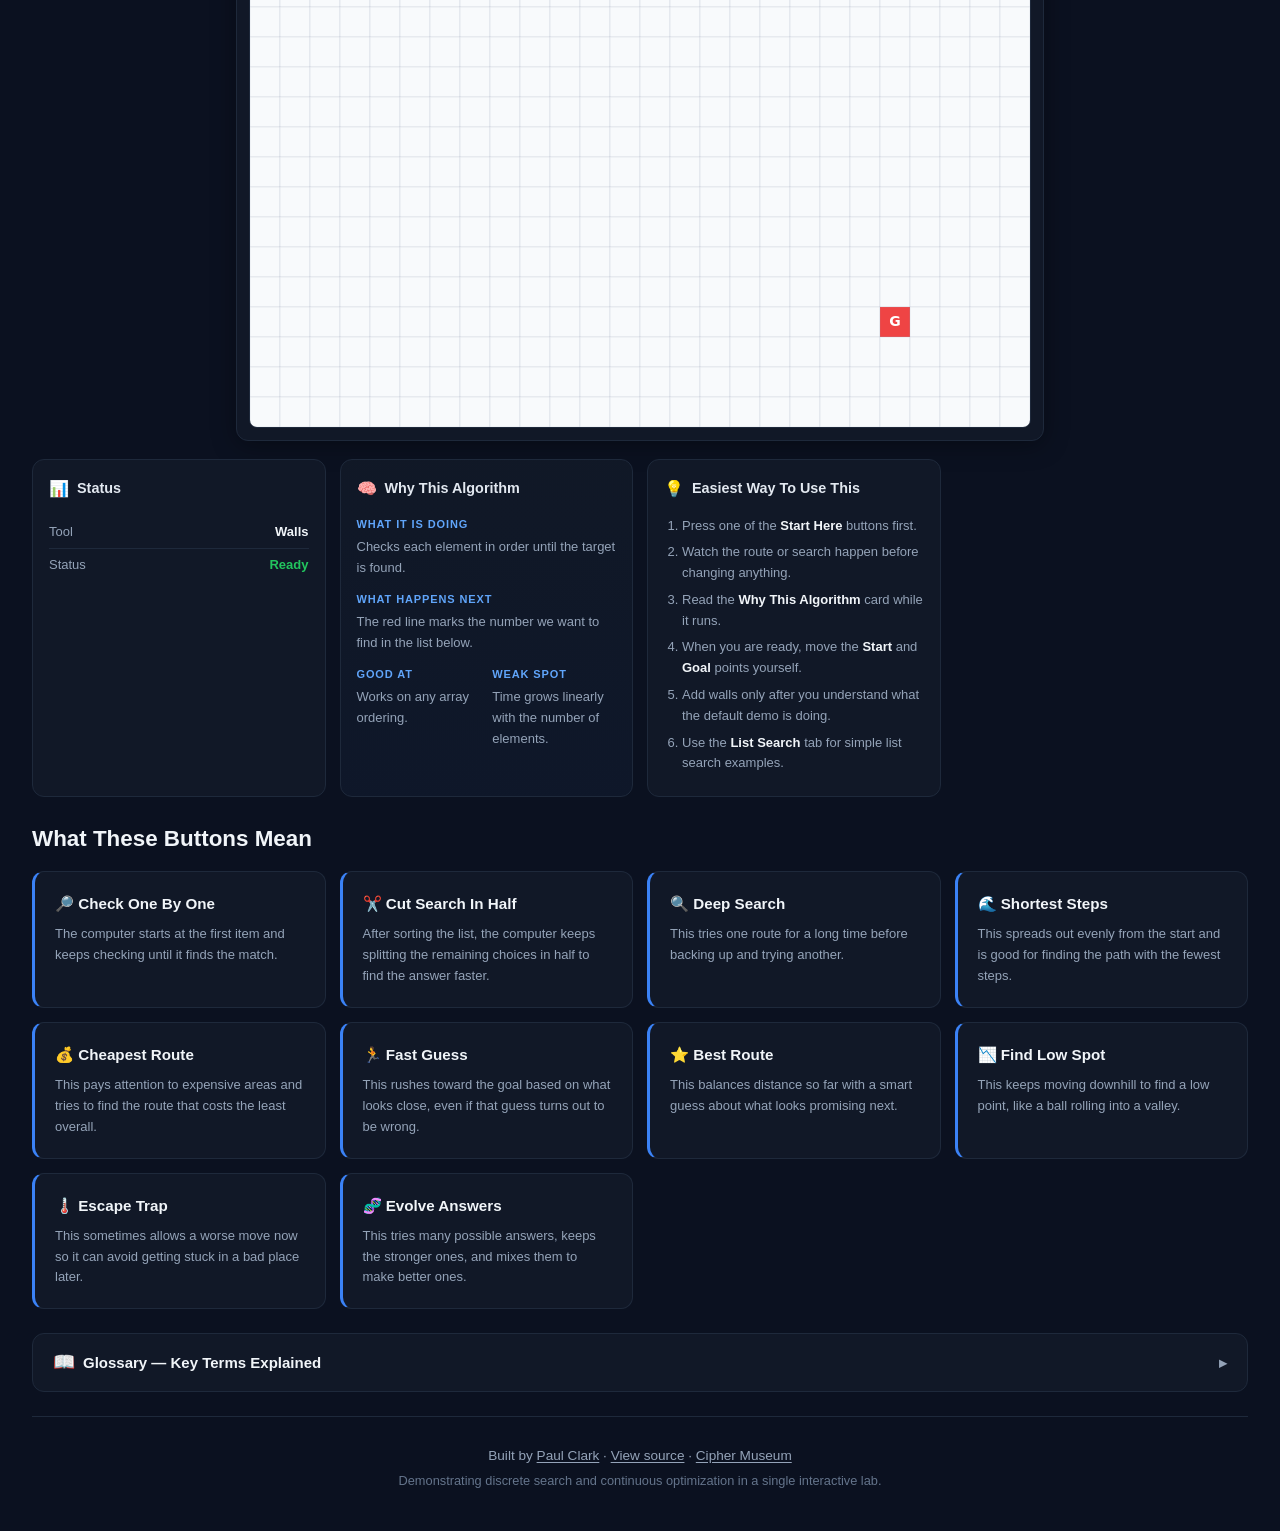
==== commit f1d8a0ee: "Move Clear Path and Reset to separate row with red styling" ====
--- a/index.html
+++ b/index.html
@@ -199,6 +199,19 @@
             <svg viewBox="0 0 24 24" class="btn-icon-svg"><path d="M6 7h12M6 12h12M6 17h12"/><path d="m15 5 3 2-3 2"/><path d="m9 10-3 2 3 2"/><path d="m15 15 3 2-3 2"/></svg>
           </span> Scatter
         </button>
+        <button id="compare-mode" class="advanced-only btn-compare" title="Run two algorithms simultaneously and compare their results side by side">
+          <span class="btn-icon" aria-hidden="true">
+            <svg viewBox="0 0 24 24" class="btn-icon-svg"><rect x="4" y="5" width="6" height="14" rx="1"/><rect x="14" y="5" width="6" height="14" rx="1"/></svg>
+          </span> Compare
+        </button>
+        <button id="live-mode" class="advanced-only" aria-pressed="false" title="Auto-replan: reruns the algorithm automatically when you move the goal">
+          <span class="btn-icon" aria-hidden="true">
+            <svg viewBox="0 0 24 24" class="btn-icon-svg"><path d="M20 11a8 8 0 0 0-14-5"/><path d="M4 4v5h5"/><path d="M4 13a8 8 0 0 0 14 5"/><path d="M20 20v-5h-5"/></svg>
+          </span> <span id="live-label">Animate: On</span>
+        </button>
+      </div>
+
+      <div class="toolbar-group reset-group" role="group" aria-label="Clear and reset">
         <button id="clear-path" title="Remove the found path and explored cells — keep walls and terrain">
           <span class="btn-icon" aria-hidden="true">
             <svg viewBox="0 0 24 24" class="btn-icon-svg"><circle cx="12" cy="12" r="8"/><path d="M8 12h8"/></svg>
@@ -208,16 +221,6 @@
           <span class="btn-icon" aria-hidden="true">
             <svg viewBox="0 0 24 24" class="btn-icon-svg"><path d="M5 7h14"/><path d="M9 7V5h6v2"/><path d="M8 10v7M12 10v7M16 10v7"/><path d="M7 7l1 12h8l1-12"/></svg>
           </span> Reset
-        </button>
-        <button id="compare-mode" class="advanced-only btn-compare" title="Run two algorithms simultaneously and compare their results side by side">
-          <span class="btn-icon" aria-hidden="true">
-            <svg viewBox="0 0 24 24" class="btn-icon-svg"><rect x="4" y="5" width="6" height="14" rx="1"/><rect x="14" y="5" width="6" height="14" rx="1"/></svg>
-          </span> Compare
-        </button>
-        <button id="live-mode" class="advanced-only" aria-pressed="false" title="Auto-replan: reruns the algorithm automatically when you move the goal">
-          <span class="btn-icon" aria-hidden="true">
-            <svg viewBox="0 0 24 24" class="btn-icon-svg"><path d="M20 11a8 8 0 0 0-14-5"/><path d="M4 4v5h5"/><path d="M4 13a8 8 0 0 0 14 5"/><path d="M20 20v-5h-5"/></svg>
-          </span> <span id="live-label">Animate: On</span>
         </button>
       </div>
     </section>
--- a/styles.css
+++ b/styles.css
@@ -431,6 +431,23 @@
   border-color: var(--border-hl);
 }
 
+/* Reset group — own row */
+.reset-group {
+  flex-basis: 100%;
+  display: inline-flex;
+  gap: 6px;
+  width: fit-content;
+}
+.reset-group button {
+  background: rgba(239, 68, 68, .08);
+  border: 1px solid rgba(239, 68, 68, .18);
+  color: var(--red);
+}
+.reset-group button:hover {
+  background: rgba(239, 68, 68, .18);
+  border-color: rgba(239, 68, 68, .35);
+}
+
 /* Compare button — promoted */
 .btn-compare {
   background: rgba(168, 85, 247, .15) !important;
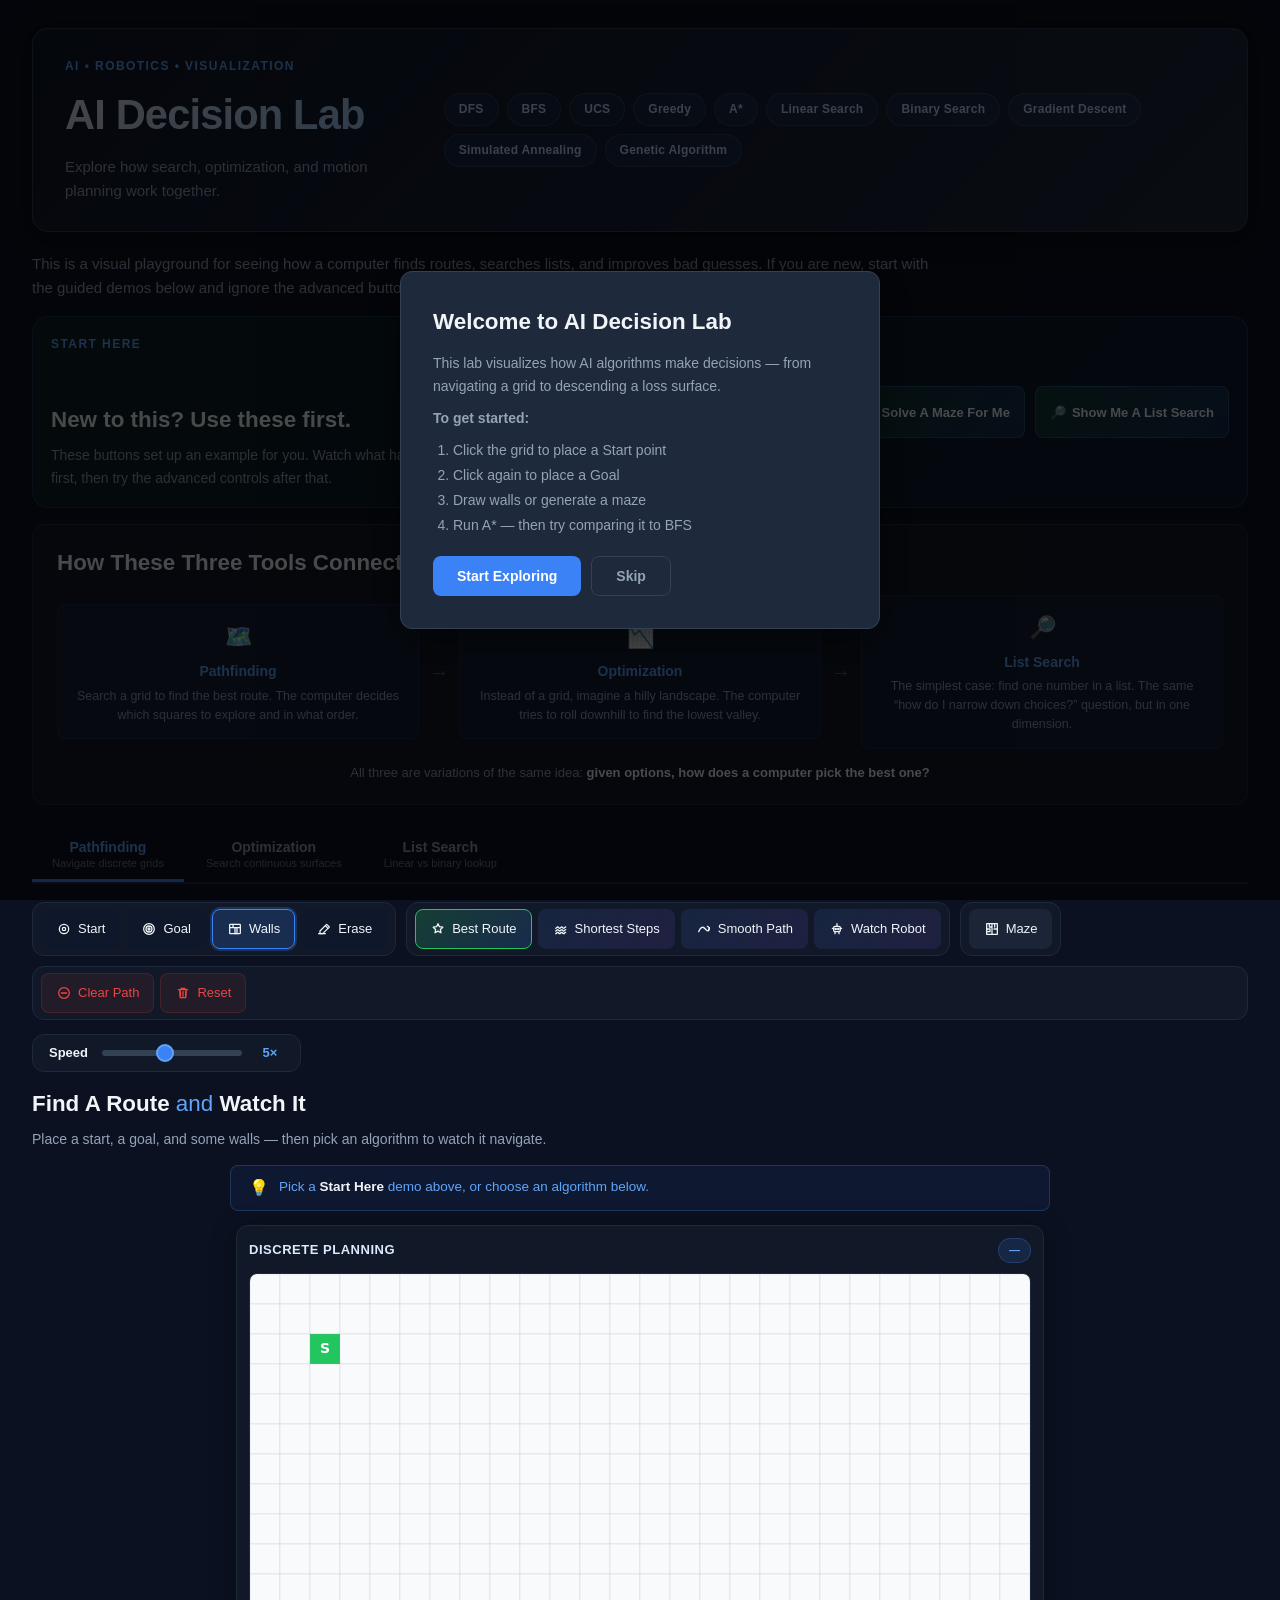
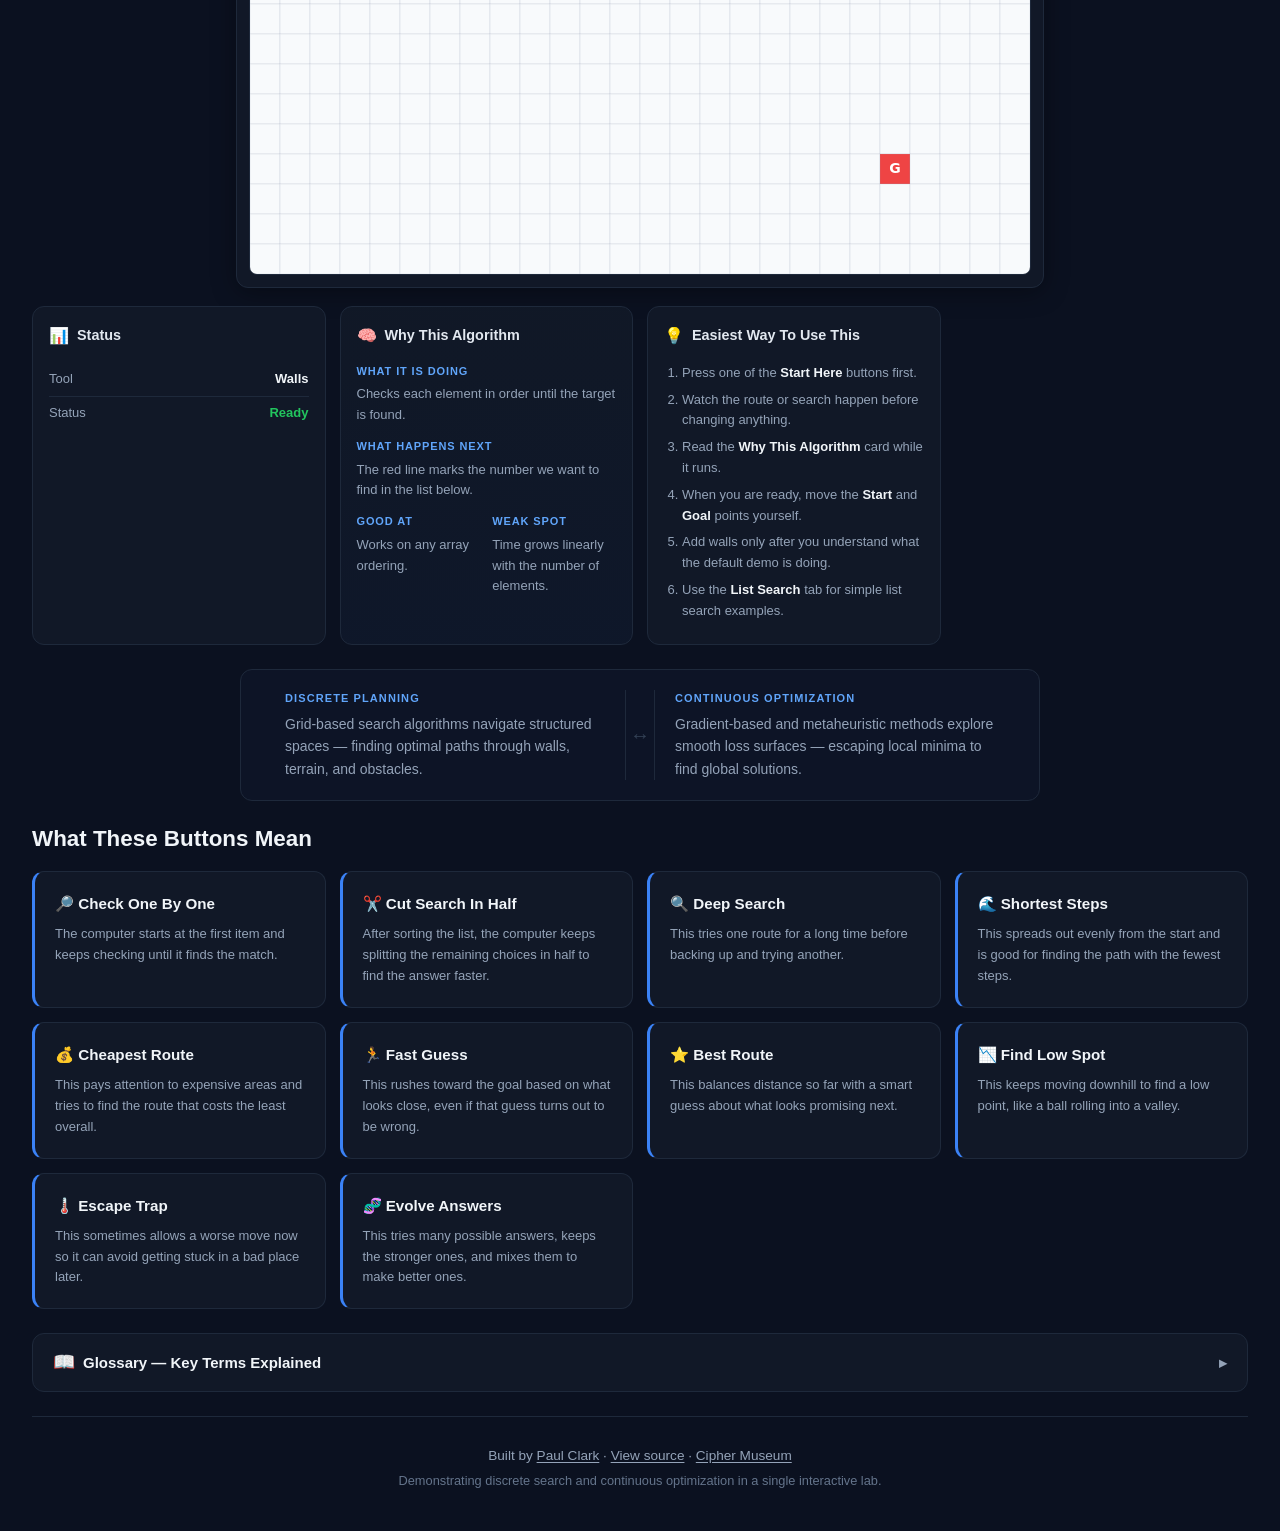
==== commit 2eaee597: "Move thesis panel below tools, next to educational section" ====
--- a/index.html
+++ b/index.html
@@ -32,18 +32,6 @@
         <span>Genetic Algorithm</span>
       </nav>
     </header>
-
-    <div class="lab-thesis">
-      <div class="thesis-half">
-        <span class="thesis-label">Discrete Planning</span>
-        <p>Grid-based search algorithms navigate structured spaces — finding optimal paths through walls, terrain, and obstacles.</p>
-      </div>
-      <div class="thesis-divider" aria-hidden="true">↔</div>
-      <div class="thesis-half">
-        <span class="thesis-label">Continuous Optimization</span>
-        <p>Gradient-based and metaheuristic methods explore smooth loss surfaces — escaping local minima to find global solutions.</p>
-      </div>
-    </div>
 
     <section class="project-intro" aria-label="Introduction">
       <p>
@@ -423,6 +411,19 @@
         <canvas id="arrayCanvas" width="780" height="280" aria-label="Bar chart visualization of array search algorithms" role="img"></canvas>
       </div>
     </div><!-- /tab-listsearch -->
+
+    <!-- Thesis: discrete vs continuous -->
+    <div class="lab-thesis">
+      <div class="thesis-half">
+        <span class="thesis-label">Discrete Planning</span>
+        <p>Grid-based search algorithms navigate structured spaces — finding optimal paths through walls, terrain, and obstacles.</p>
+      </div>
+      <div class="thesis-divider" aria-hidden="true">↔</div>
+      <div class="thesis-half">
+        <span class="thesis-label">Continuous Optimization</span>
+        <p>Gradient-based and metaheuristic methods explore smooth loss surfaces — escaping local minima to find global solutions.</p>
+      </div>
+    </div>
 
     <!-- Educational notes -->
     <section class="edu-section" aria-label="Algorithm explanations">
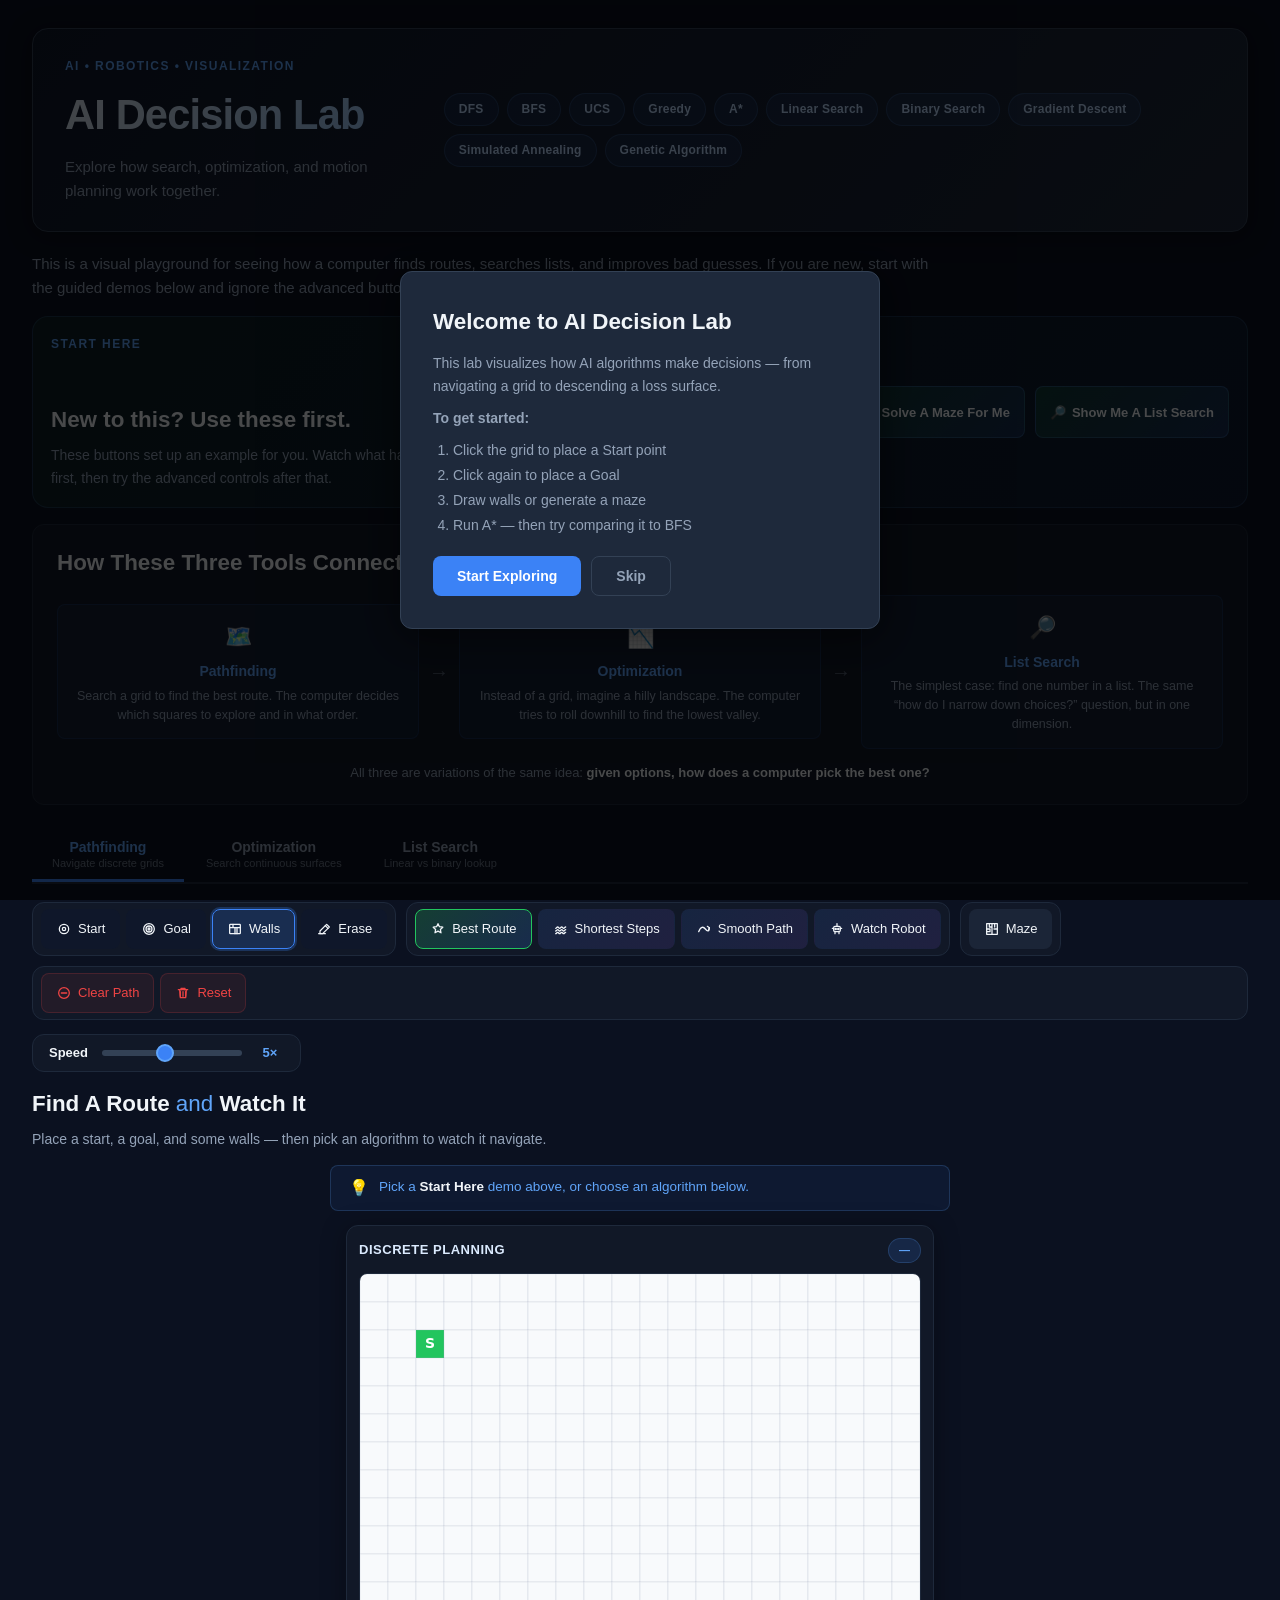
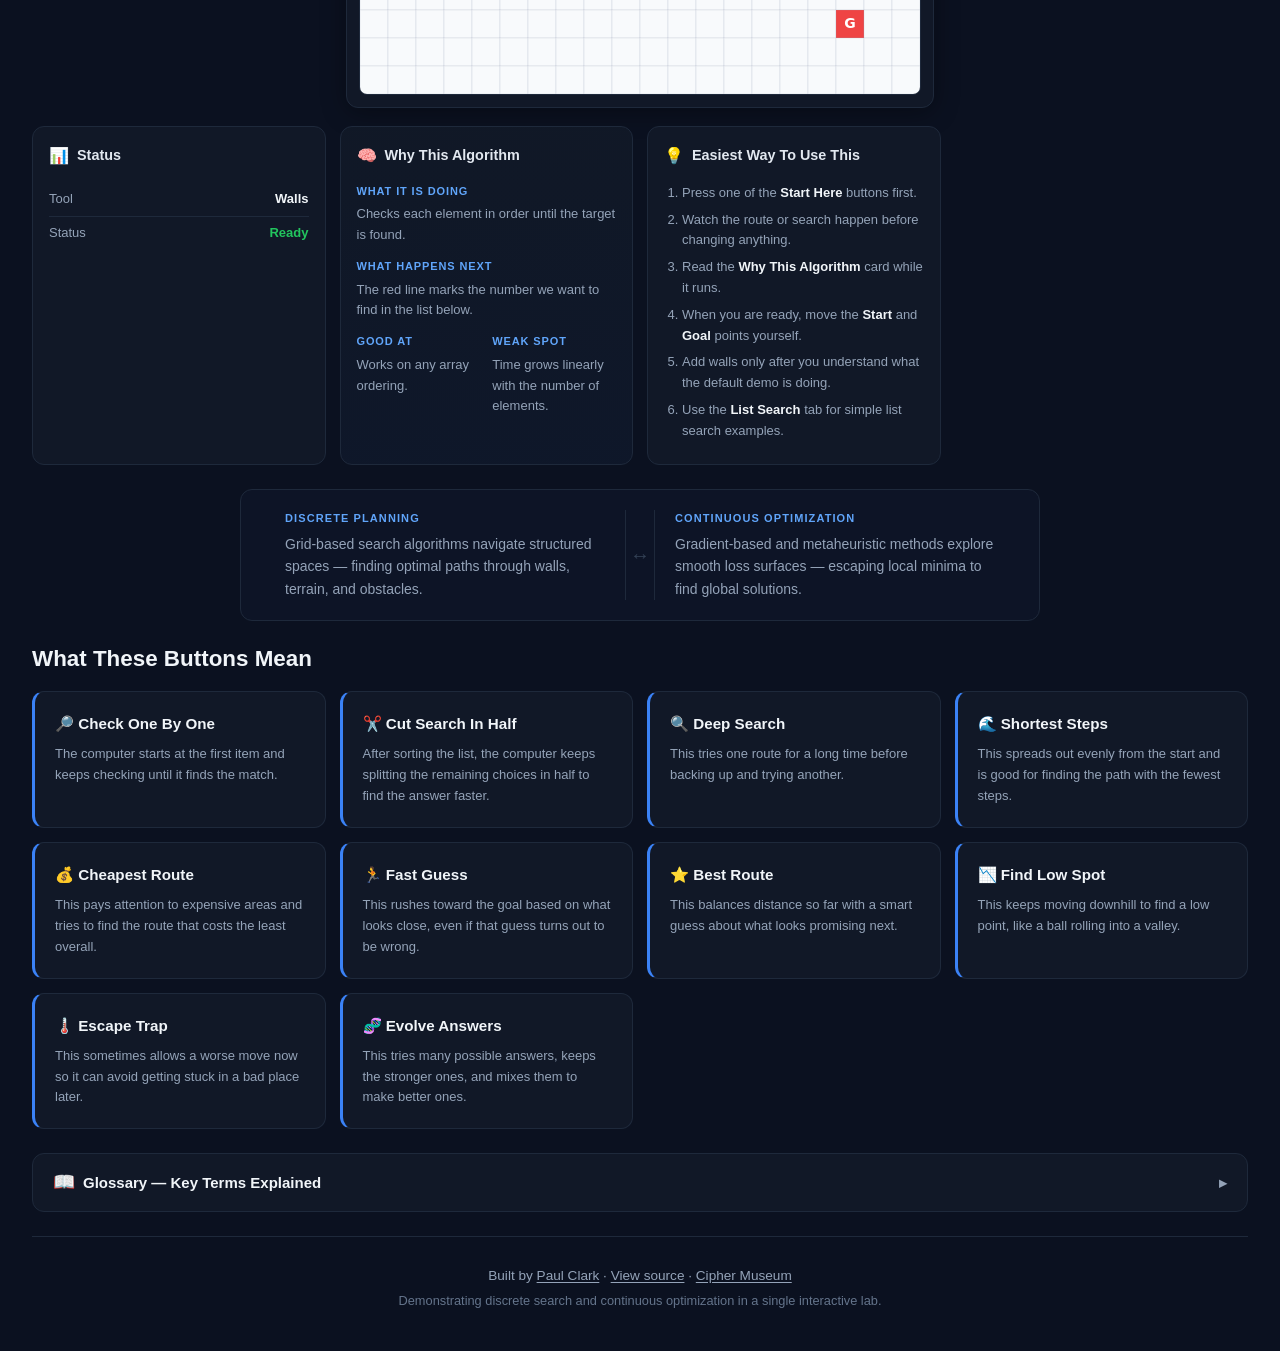
==== commit 61d38a8d: "Shrink grid: 20x15 cells at 28px, canvas 560x420, tighter containers" ====
--- a/index.html
+++ b/index.html
@@ -257,7 +257,7 @@
             <span class="canvas-title">Discrete Planning</span>
             <span class="canvas-badge" id="grid-algo-badge" aria-live="polite">—</span>
           </div>
-          <canvas id="gridCanvas" width="780" height="600" tabindex="0" aria-label="Interactive grid for pathfinding. Click to apply selected tool, drag to paint." role="img"></canvas>
+          <canvas id="gridCanvas" width="560" height="420" tabindex="0" aria-label="Interactive grid for pathfinding. Click to apply selected tool, drag to paint." role="img"></canvas>
         </div>
       </div>
     </main>
--- a/styles.css
+++ b/styles.css
@@ -616,7 +616,7 @@
   display: flex;
   align-items: center;
   gap: 10px;
-  max-width: 820px;
+  max-width: 620px;
   margin: 0 auto 14px;
   padding: 10px 18px;
   border-radius: var(--radius-sm);
@@ -654,7 +654,7 @@
   grid-template-columns: 1fr;
   gap: 14px;
   margin-bottom: 18px;
-  max-width: 820px;
+  max-width: 620px;
   margin-left: auto;
   margin-right: auto;
 }
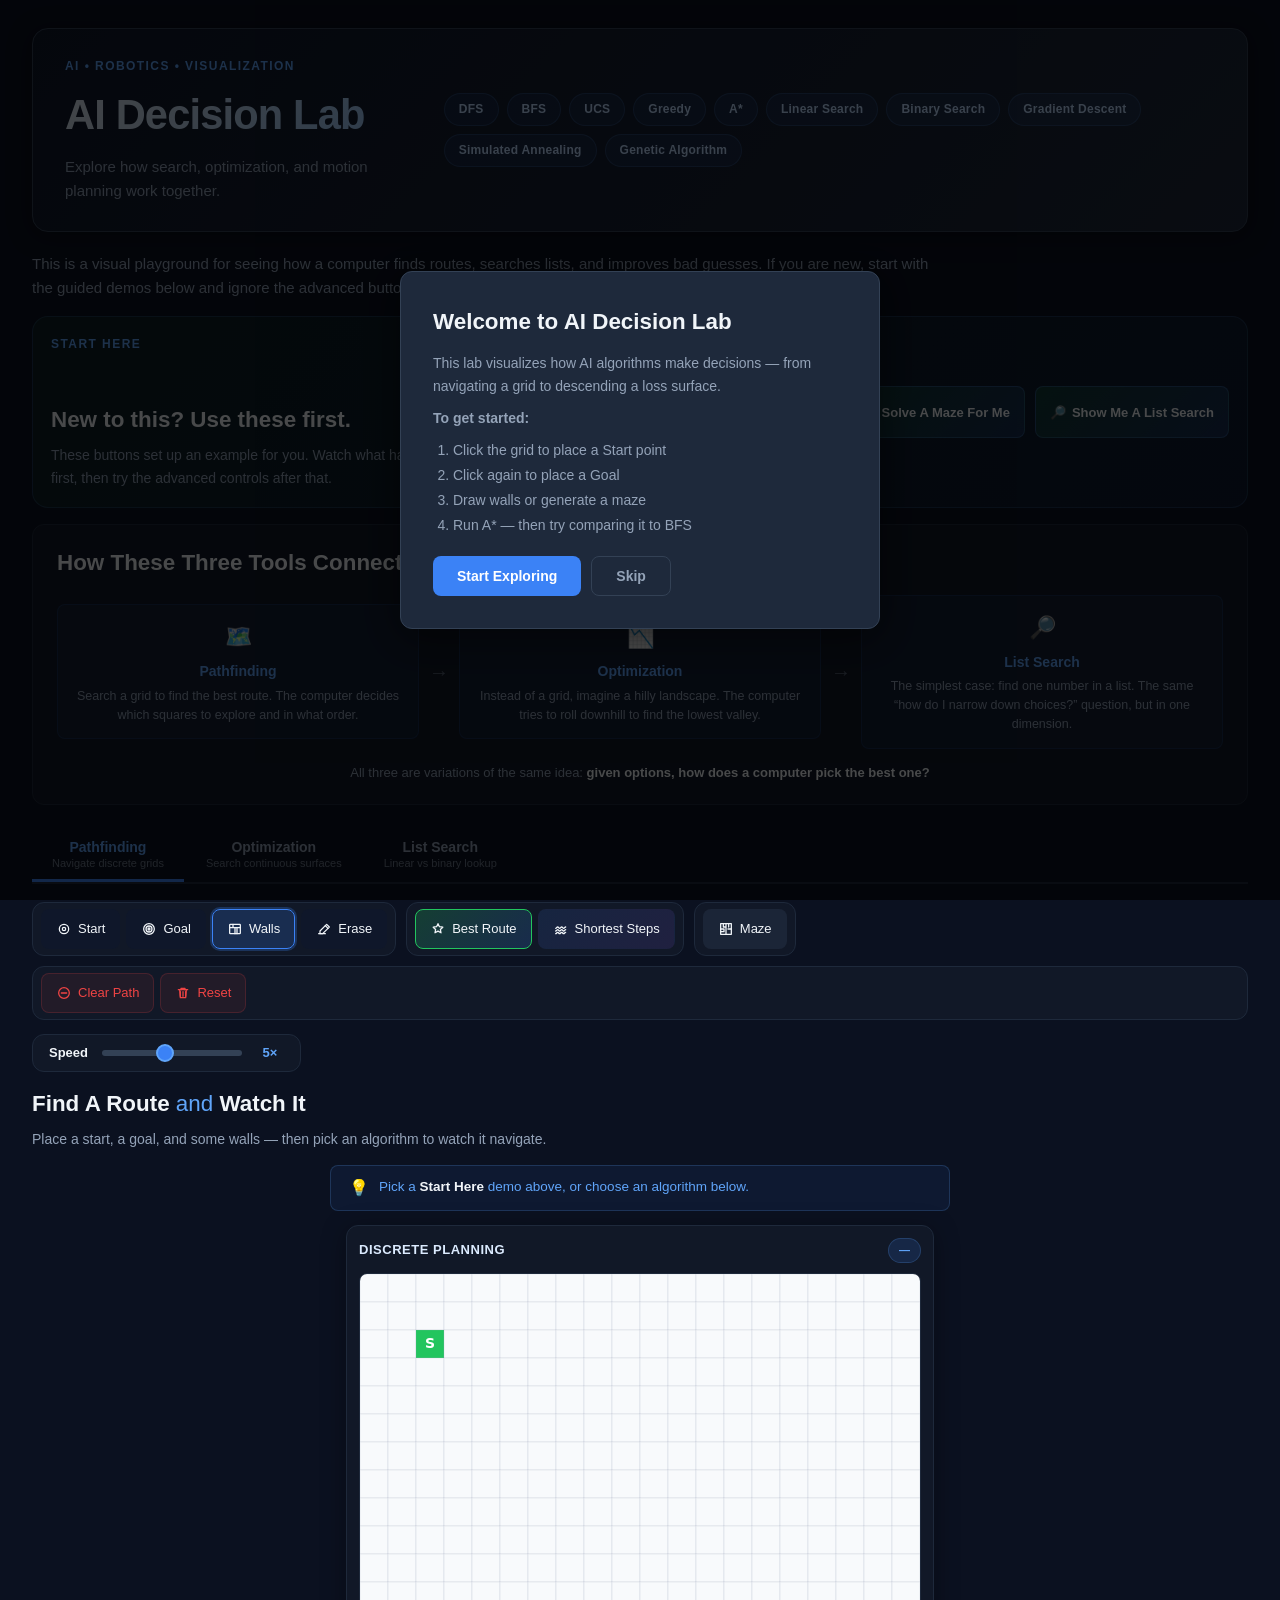
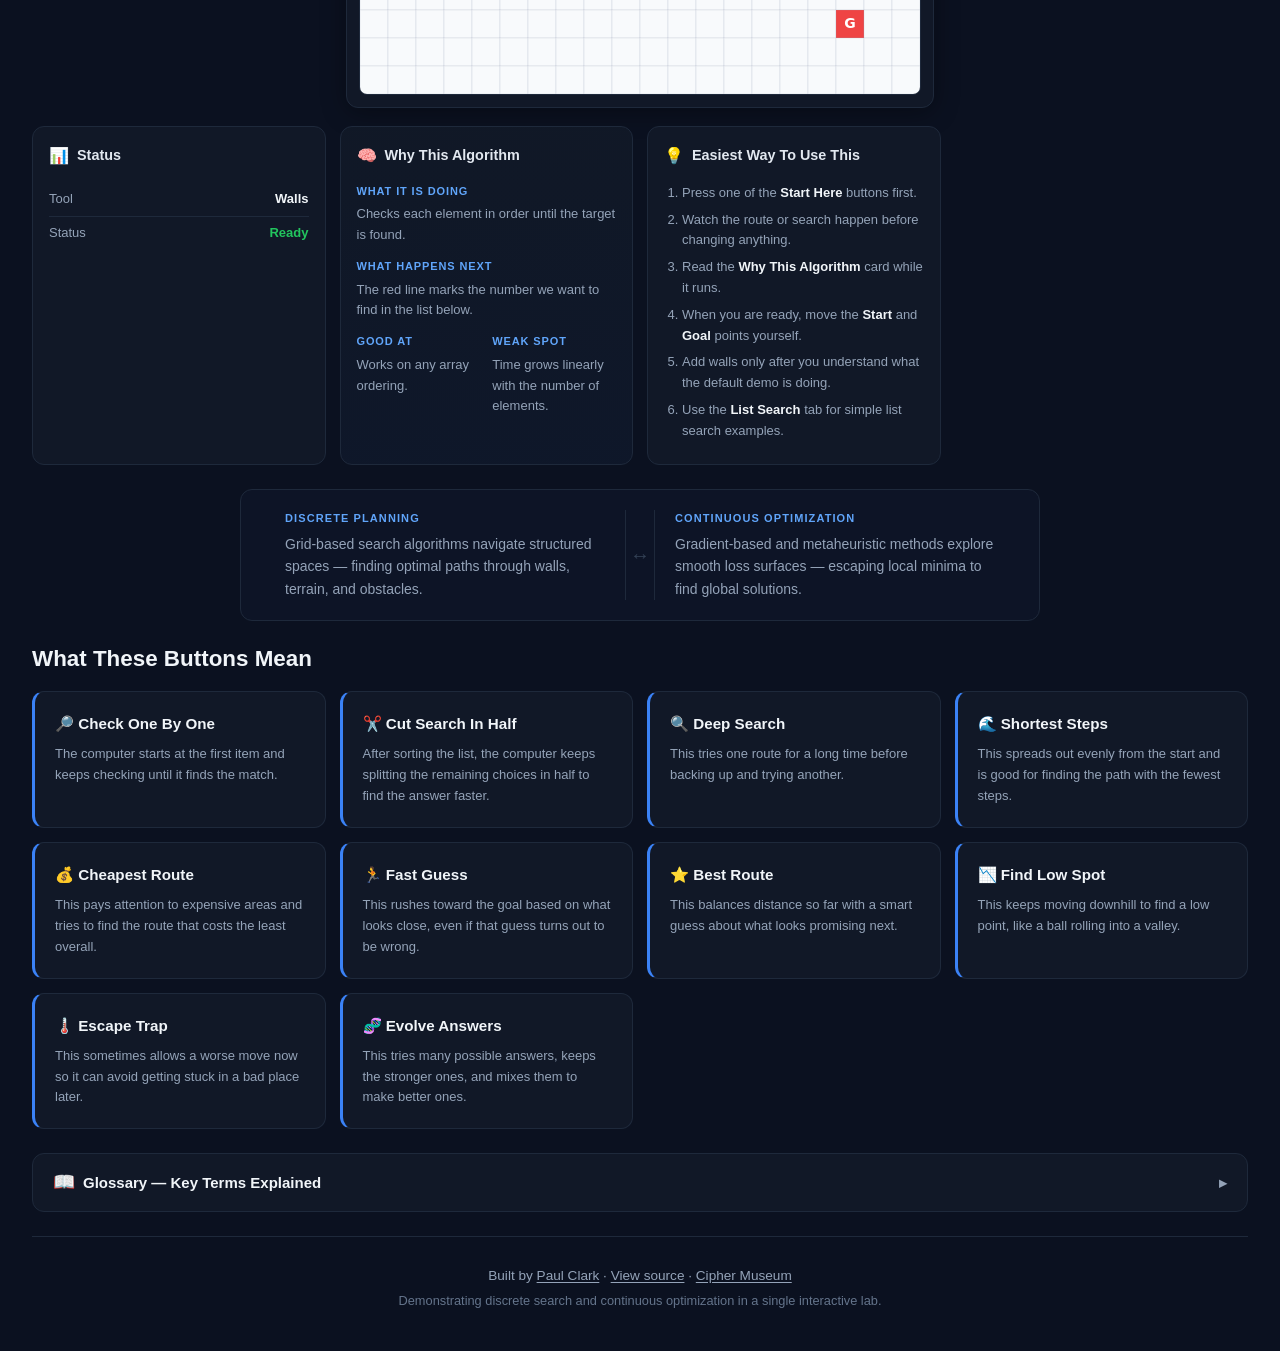
==== commit 9e75b225: "Hide Smooth Path and Watch Robot behind advanced mode" ====
--- a/index.html
+++ b/index.html
@@ -164,12 +164,12 @@
             <svg viewBox="0 0 24 24" class="btn-icon-svg"><circle cx="16" cy="5" r="2"/><path d="m12 8 3 2 2 4"/><path d="m10 20 2-5-2-3-3 2"/><path d="m14 20 1-4 3-2"/></svg>
           </span> Fast Guess
         </button>
-        <button id="optimize-path" title="Find and display the smoothed optimal path">
+        <button id="optimize-path" class="advanced-only" title="Post-process: removes unnecessary waypoints using line-of-sight checks">
           <span class="btn-icon" aria-hidden="true">
             <svg viewBox="0 0 24 24" class="btn-icon-svg"><path d="M4 16c3-8 7-8 10-4s6 4 6-2"/><path d="m17 8 3 2-1 3"/></svg>
           </span> Smooth Path
         </button>
-        <button id="animate-robot" title="Animate a robot following the found path">
+        <button id="animate-robot" class="advanced-only" title="Animate a robot walking along the found path">
           <span class="btn-icon" aria-hidden="true">
             <svg viewBox="0 0 24 24" class="btn-icon-svg"><rect x="7" y="8" width="10" height="8" rx="2"/><path d="M12 4v4"/><path d="M9 16v3M15 16v3M7 11H5M19 11h-2"/><circle cx="10" cy="12" r="1"/><circle cx="14" cy="12" r="1"/></svg>
           </span> Watch Robot
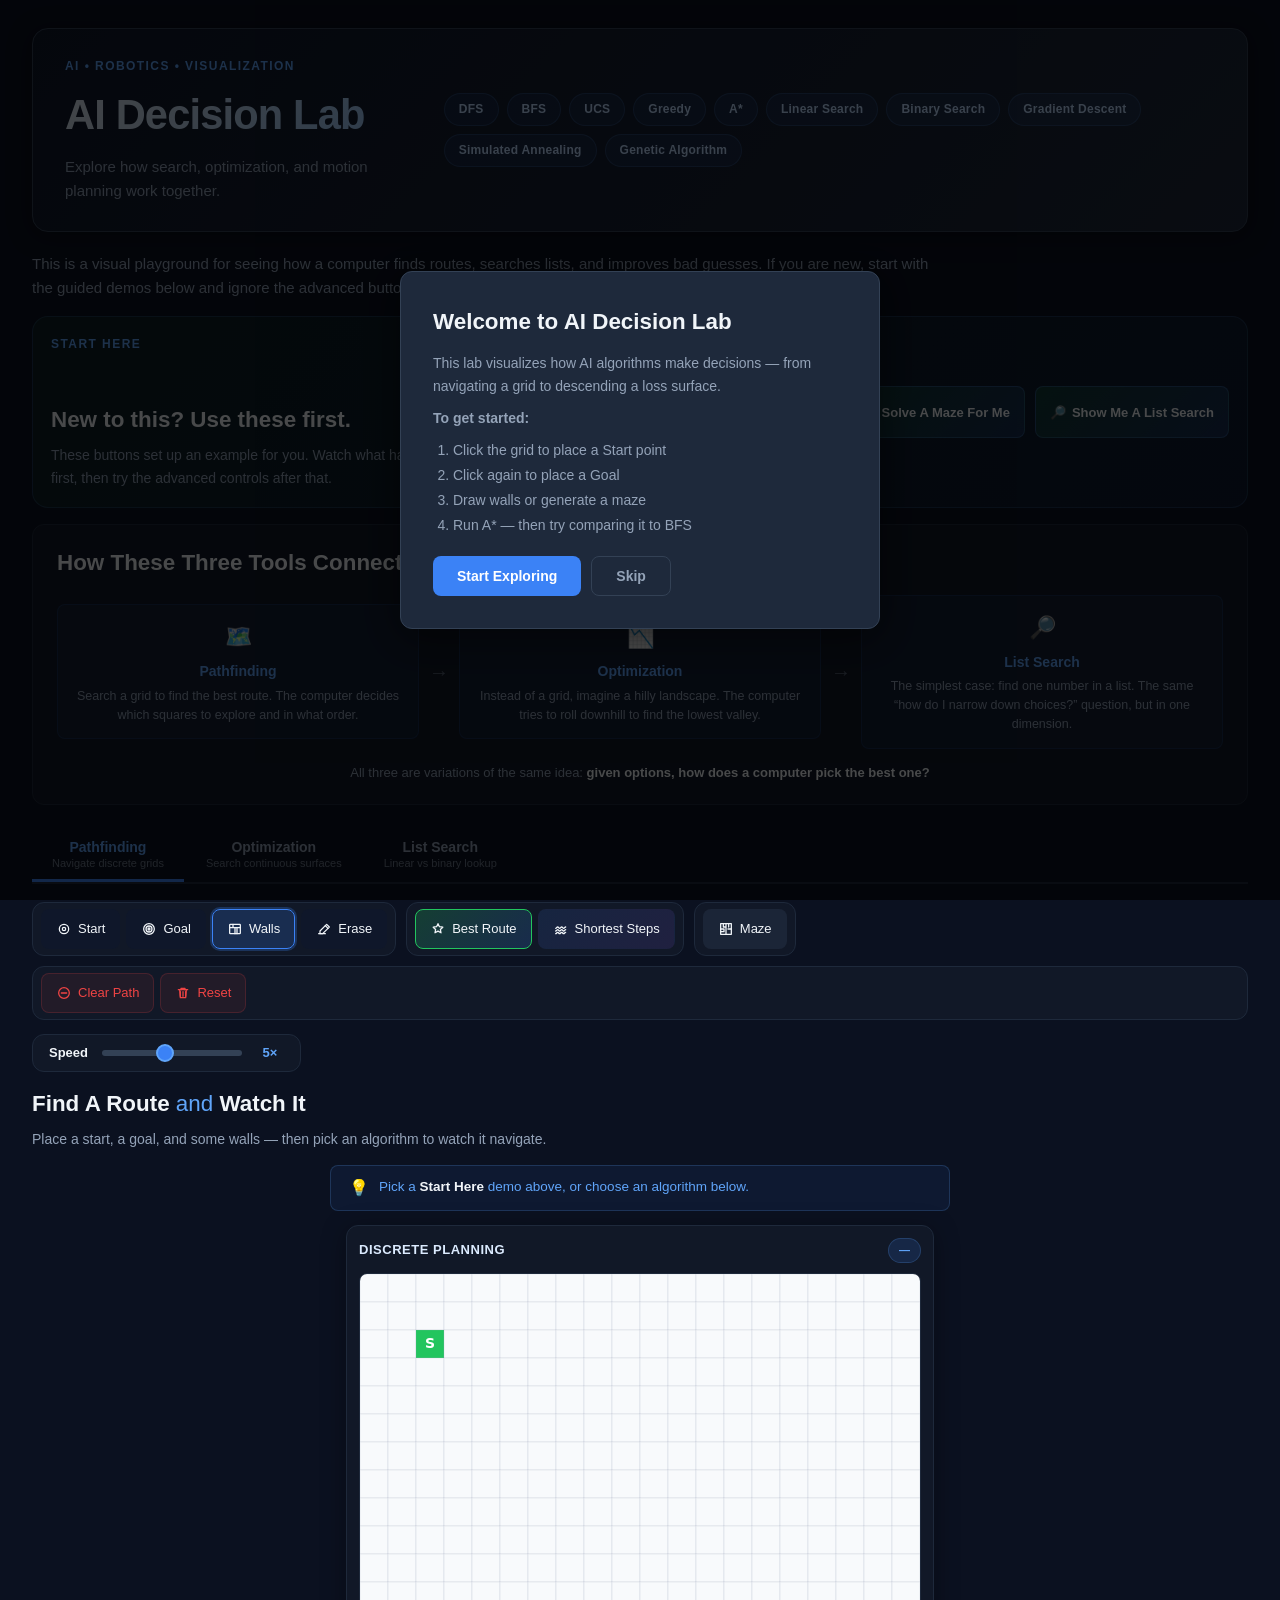
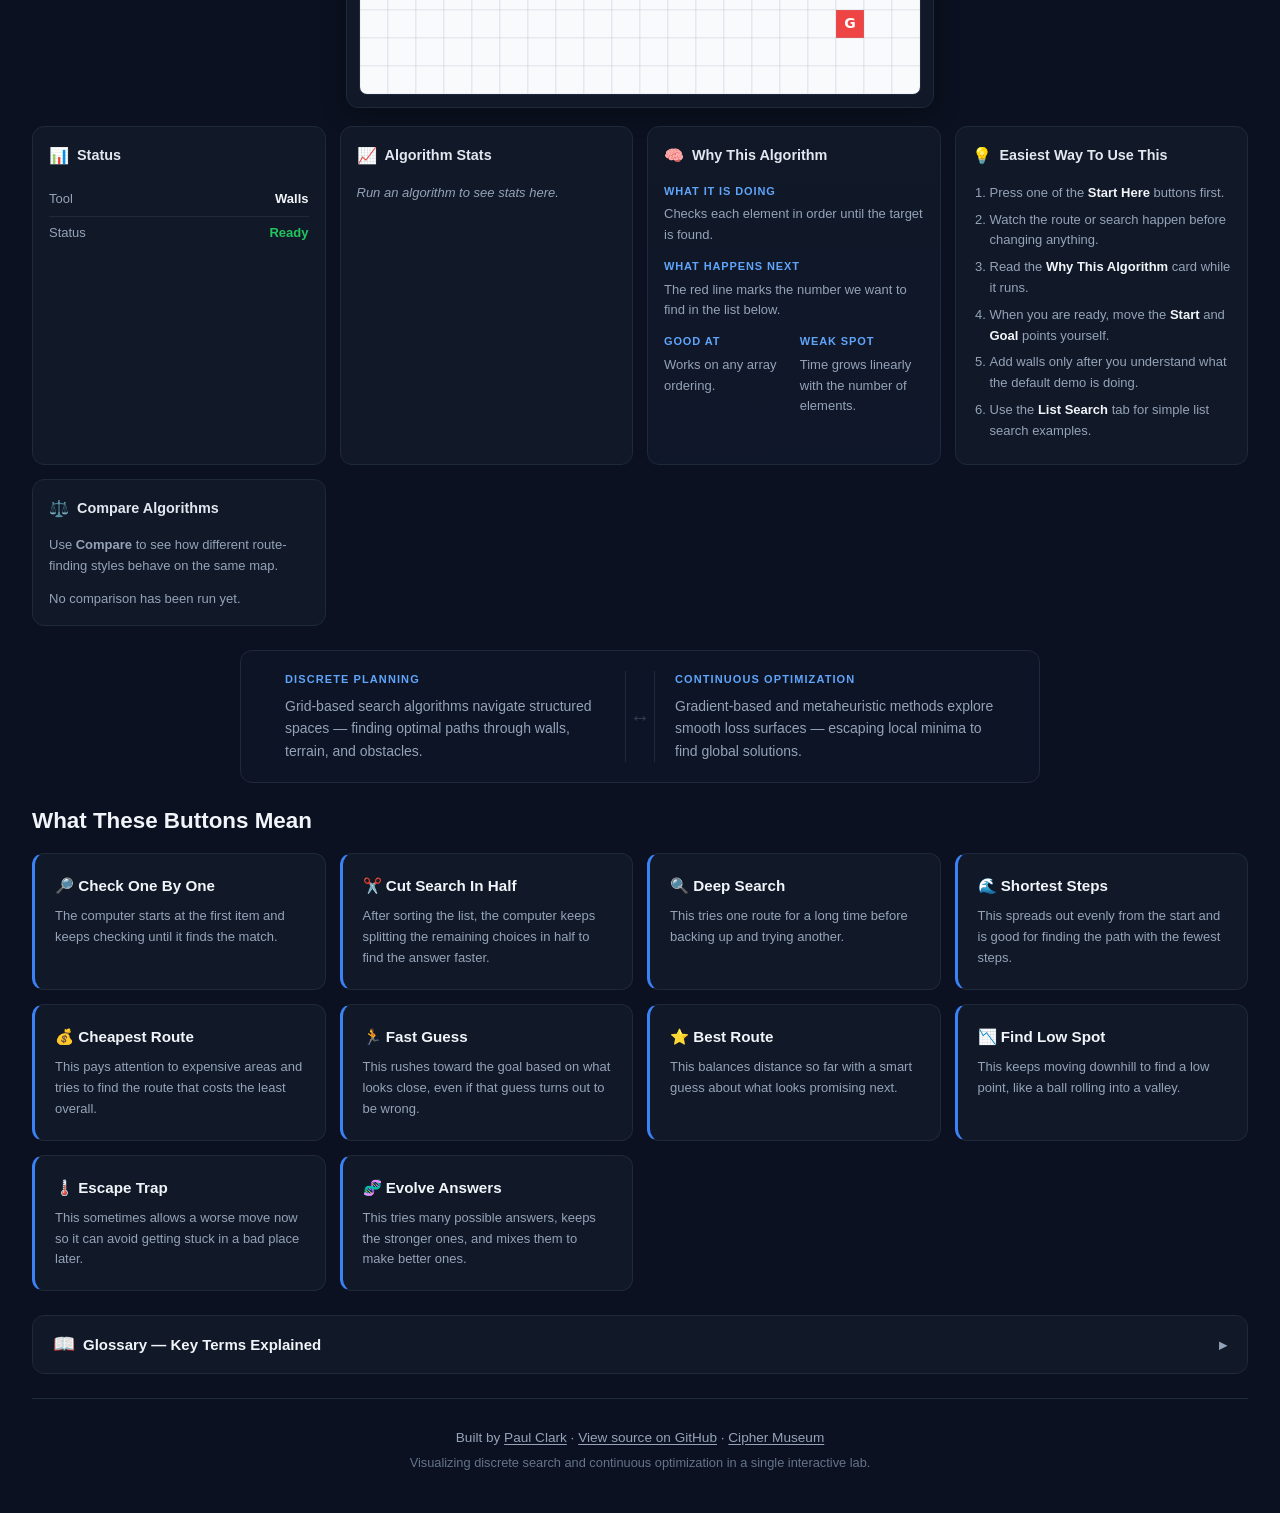
==== commit 496dc4d7: "Fix stats panel, compare mode, optimization feedback, and footer attribution Task 1: Stats panel — r" ====
--- a/index.html
+++ b/index.html
@@ -270,18 +270,19 @@
         <div class="stat-row"><span class="stat-label">Status</span><span id="status" class="stat-value status-ready" aria-live="assertive">Ready</span></div>
       </section>
 
-      <section class="panel panel-stats advanced-only">
+      <section class="panel panel-stats">
         <h3><span class="panel-icon" aria-hidden="true">📈</span> Algorithm Stats</h3>
         <p id="stats-placeholder" class="stats-placeholder">Run an algorithm to see stats here.</p>
         <div id="stats-live" class="stats-live" hidden>
+        <div class="stat-row"><span class="stat-label">Algorithm</span><span id="algorithm-name" class="stat-value" aria-live="polite">None</span></div>
         <div class="stat-row"><span class="stat-label">Explored</span><span id="nodes-explored" class="stat-value mono" aria-live="polite">0</span></div>
         <div class="stat-row"><span class="stat-label">Path length</span><span id="path-length" class="stat-value mono" aria-live="polite">0</span></div>
+        <div class="stat-row"><span class="stat-label">Total cost</span><span id="path-cost" class="stat-value mono" aria-live="polite">0</span></div>
+        <div class="stat-row"><span class="stat-label">Time</span><span id="algo-time" class="stat-value mono" aria-live="polite">—</span></div>
         <div class="stat-row"><span class="stat-label">Move distance</span><span id="move-distance" class="stat-value mono" aria-live="polite">0</span></div>
         <div class="stat-row"><span class="stat-label">Terrain surcharge</span><span id="terrain-cost" class="stat-value mono" aria-live="polite">0</span></div>
         <div class="stat-row"><span class="stat-label">Turn penalty</span><span id="turn-penalty" class="stat-value mono" aria-live="polite">0</span></div>
-        <div class="stat-row"><span class="stat-label">Total score</span><span id="path-cost" class="stat-value mono" aria-live="polite">0</span></div>
         <div class="stat-row"><span class="stat-label">Turns</span><span id="turn-count" class="stat-value mono" aria-live="polite">0</span></div>
-        <div class="stat-row"><span class="stat-label">Algorithm</span><span id="algorithm-name" class="stat-value" aria-live="polite">None</span></div>
         </div>
       </section>
 
@@ -333,7 +334,7 @@
         </dl>
       </section>
 
-      <section class="panel panel-compare advanced-only">
+      <section class="panel panel-compare">
         <h3><span class="panel-icon" aria-hidden="true">⚖️</span> Compare Algorithms</h3>
         <p class="compare-copy">Use <strong>Compare</strong> to see how different route-finding styles behave on the same map.</p>
         <div id="comparison-results" class="comparison-results" aria-live="polite">
@@ -379,6 +380,18 @@
         <span class="canvas-badge" id="gradient-badge" aria-live="polite">—</span>
       </div>
       <canvas id="gradientCanvas" width="780" height="600" aria-label="Gradient descent on a continuous surface." role="img"></canvas>
+    </div>
+
+    <!-- Optimization stats panel -->
+    <div class="opt-stats-panel" id="opt-stats-panel">
+      <div class="opt-stats-placeholder" id="opt-stats-placeholder">Run an optimization algorithm to see live feedback here.</div>
+      <div class="opt-stats-live" id="opt-stats-live" hidden>
+        <div class="opt-stats-grid" id="opt-stats-grid"></div>
+        <div class="opt-sparkline-wrap" id="opt-sparkline-wrap" hidden>
+          <span class="opt-sparkline-label">Fitness trend</span>
+          <div class="opt-sparkline" id="opt-sparkline"></div>
+        </div>
+      </div>
     </div>
 
     </div><!-- /tab-optimization -->
@@ -510,11 +523,11 @@
     <footer class="lab-footer" role="contentinfo">
       <p>
         Built by <a href="https://github.com/systemslibrarian" target="_blank" rel="noopener">Paul Clark</a>
-        &middot; <a href="https://github.com/systemslibrarian/ai-decision-lab" target="_blank" rel="noopener">View source</a>
+        &middot; <a href="https://github.com/systemslibrarian/ai-decision-lab" target="_blank" rel="noopener">View source on GitHub</a>
         &middot; <a href="https://ciphermuseum.com" target="_blank" rel="noopener">Cipher Museum</a>
       </p>
       <p class="footer-sub">
-        Demonstrating discrete search and continuous optimization in a single interactive lab.
+        Visualizing discrete search and continuous optimization in a single interactive lab.
       </p>
     </footer>
   </div>
--- a/styles.css
+++ b/styles.css
@@ -843,6 +843,14 @@
   color: var(--muted);
 }
 
+.comparison-verdict {
+  margin: 10px 0 0;
+  font-size: 13px;
+  color: var(--accent-2);
+  font-weight: 600;
+  line-height: 1.5;
+}
+
 /* How to / keyboard */
 .panel ol {
   margin: 0;
@@ -973,6 +981,73 @@
   font-size: 13px;
   color: var(--muted);
   line-height: 1.5;
+}
+
+/* ── Optimization Stats Panel ─────────────────────────────── */
+.opt-stats-panel {
+  max-width: 820px;
+  margin: 12px auto 0;
+  background: var(--panel);
+  border: 1px solid var(--border);
+  border-radius: var(--radius);
+  padding: 16px 20px;
+}
+.opt-stats-placeholder {
+  font-size: 13px;
+  color: var(--muted);
+  font-style: italic;
+  margin: 0;
+}
+.opt-stats-grid {
+  display: grid;
+  grid-template-columns: repeat(auto-fill, minmax(160px, 1fr));
+  gap: 6px 20px;
+}
+.opt-stat-row {
+  display: flex;
+  justify-content: space-between;
+  align-items: baseline;
+}
+.opt-stat-label {
+  font-size: 12px;
+  color: var(--muted);
+}
+.opt-stat-value {
+  font-size: 13px;
+  font-weight: 600;
+  font-family: "SF Mono", "Fira Code", monospace;
+  color: var(--text);
+}
+.opt-stat-value.status-text {
+  font-family: inherit;
+  color: var(--amber);
+}
+.opt-stat-value.status-done {
+  color: var(--green);
+}
+.opt-sparkline-wrap {
+  margin-top: 10px;
+}
+.opt-sparkline-label {
+  font-size: 11px;
+  color: var(--muted);
+  text-transform: uppercase;
+  letter-spacing: .08em;
+  font-weight: 700;
+}
+.opt-sparkline {
+  display: flex;
+  align-items: flex-end;
+  gap: 1px;
+  height: 28px;
+  margin-top: 4px;
+}
+.opt-sparkline-bar {
+  flex: 1;
+  min-width: 2px;
+  background: var(--accent);
+  border-radius: 1px 1px 0 0;
+  transition: height .15s;
 }
 
 /* ── Footer ───────────────────────────────────────────────── */
